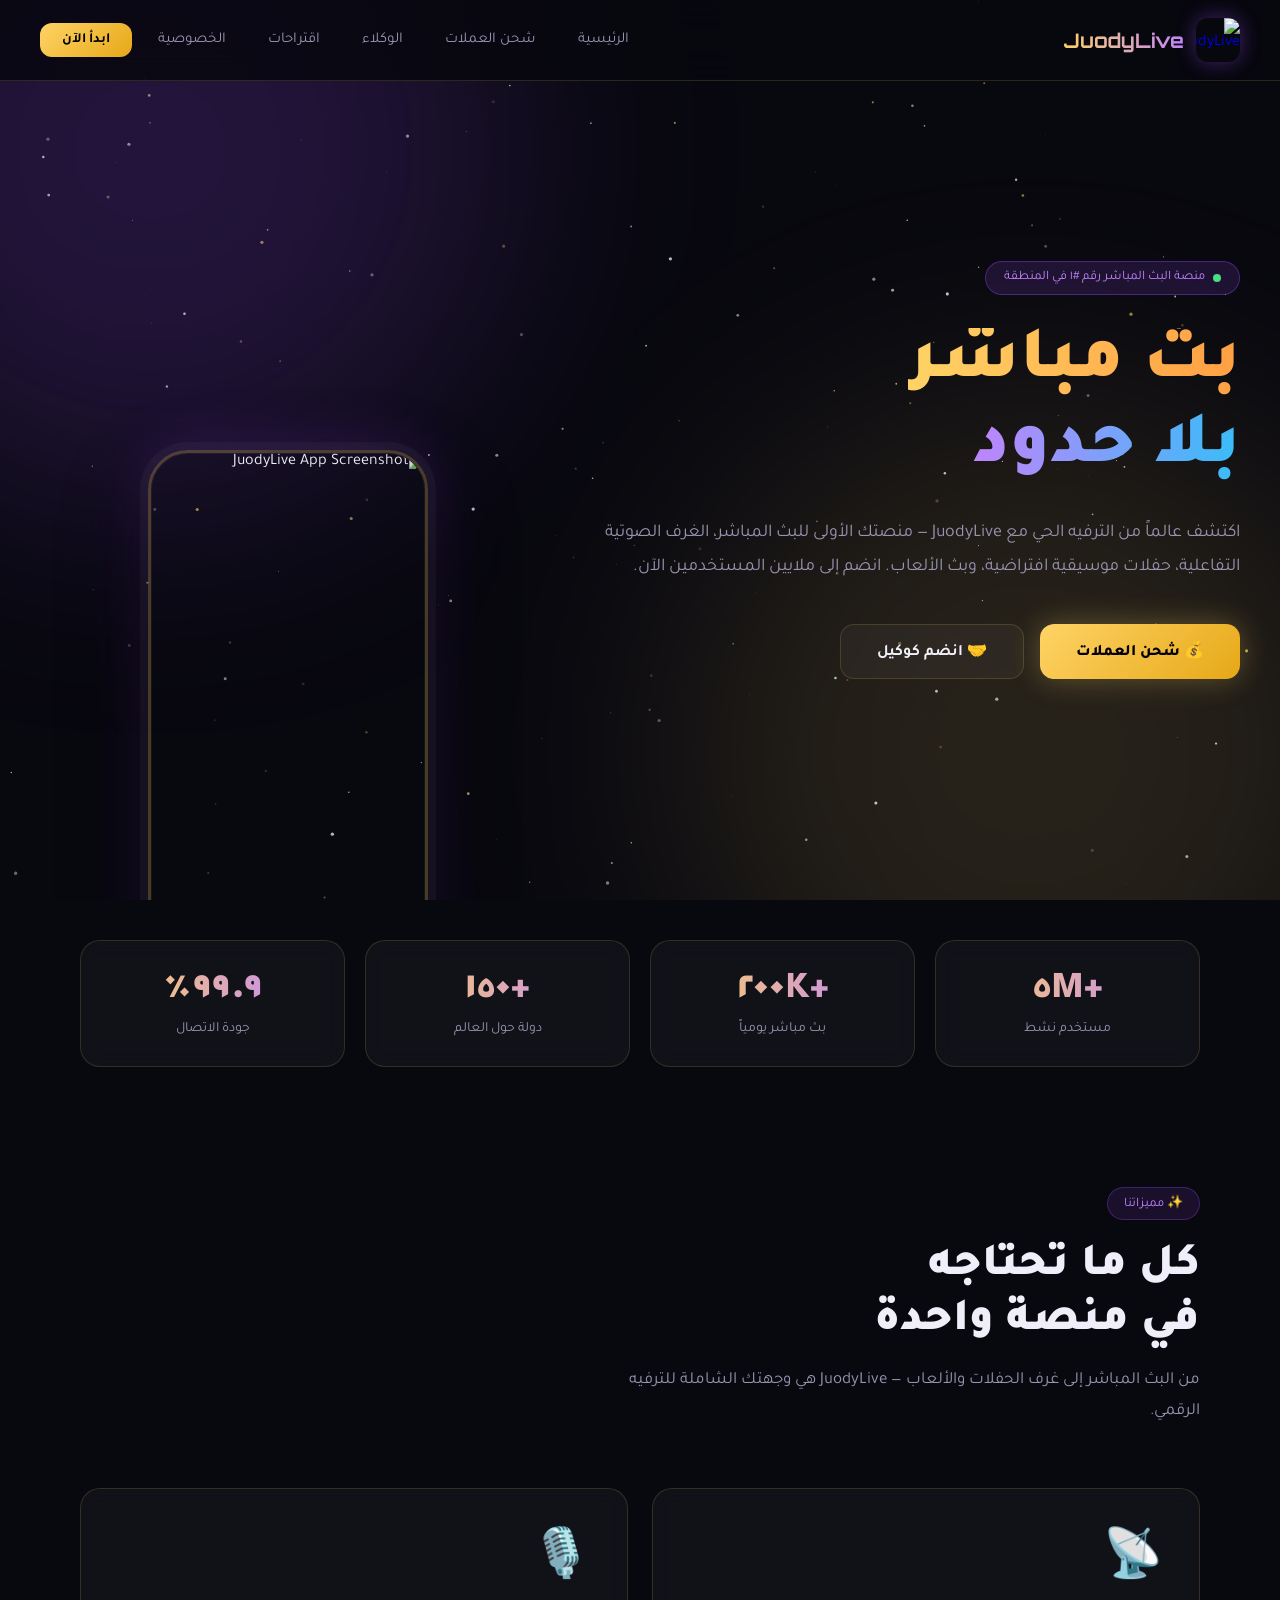
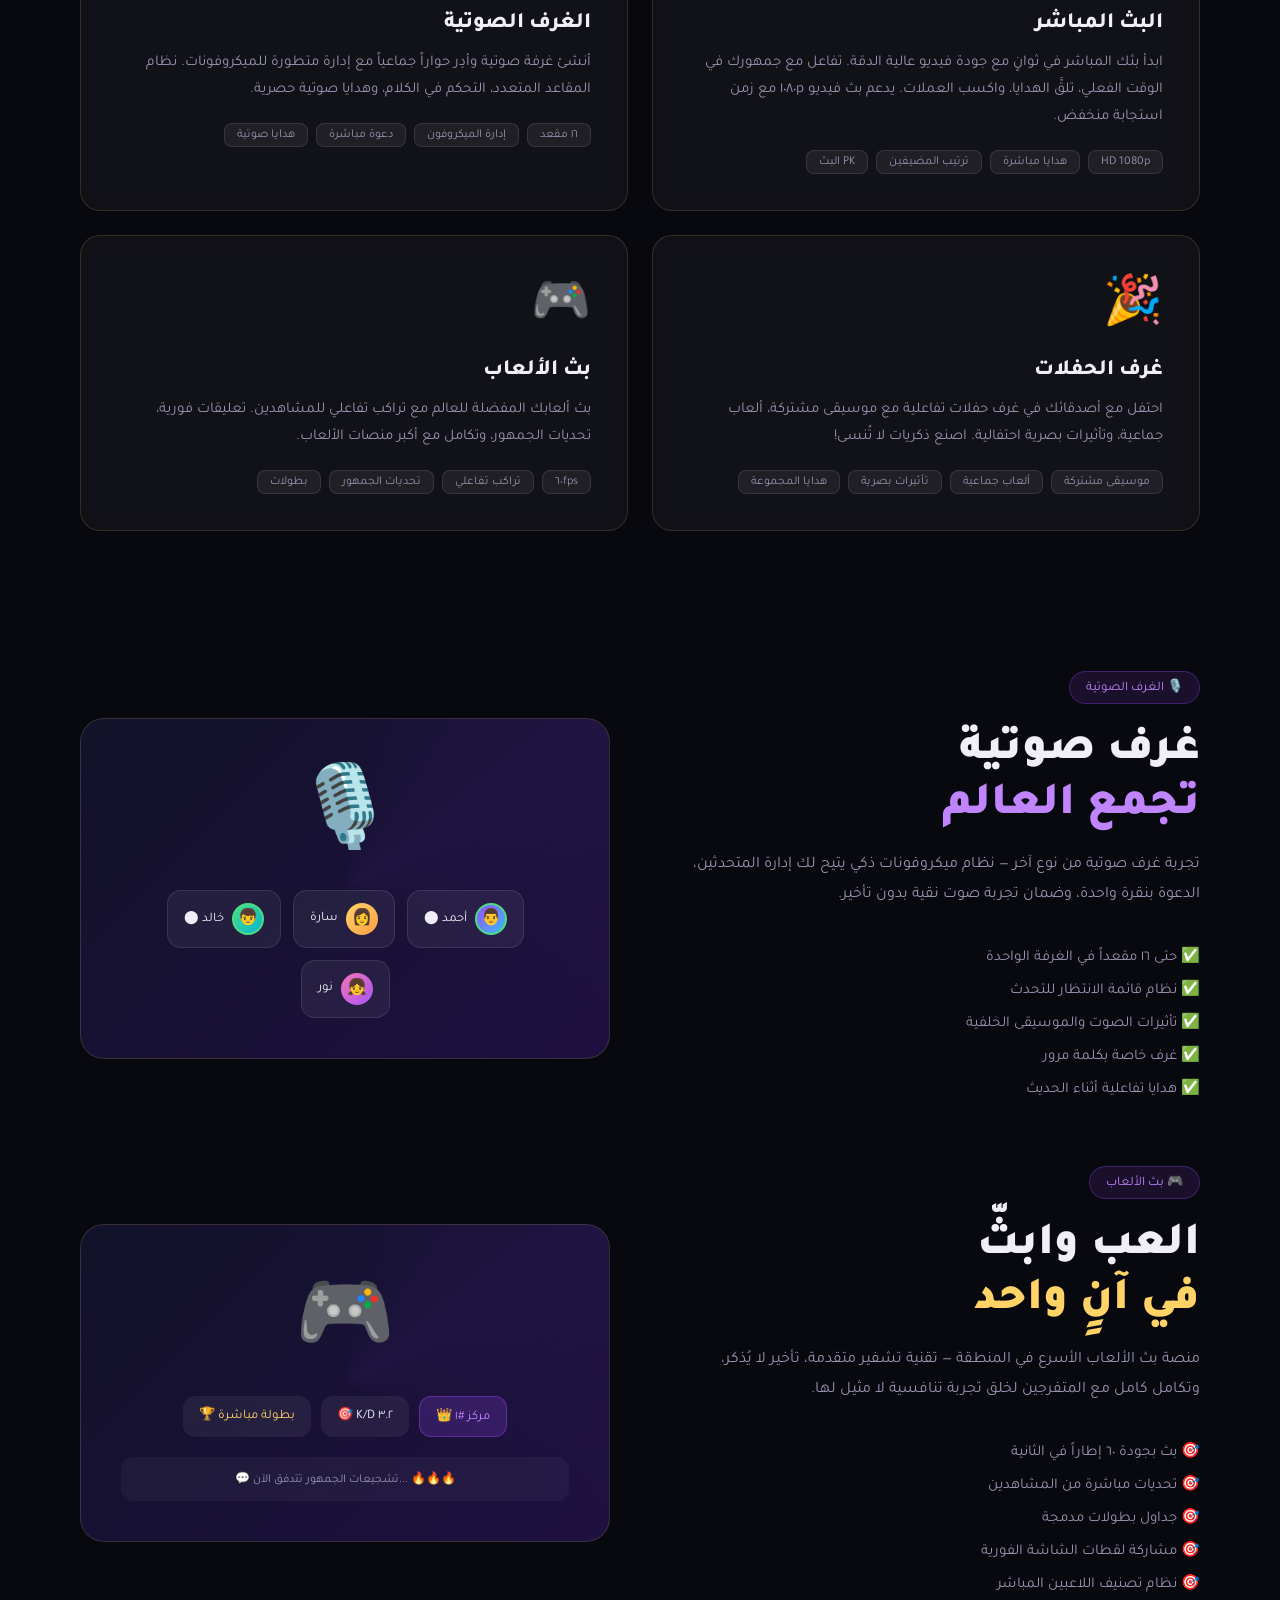
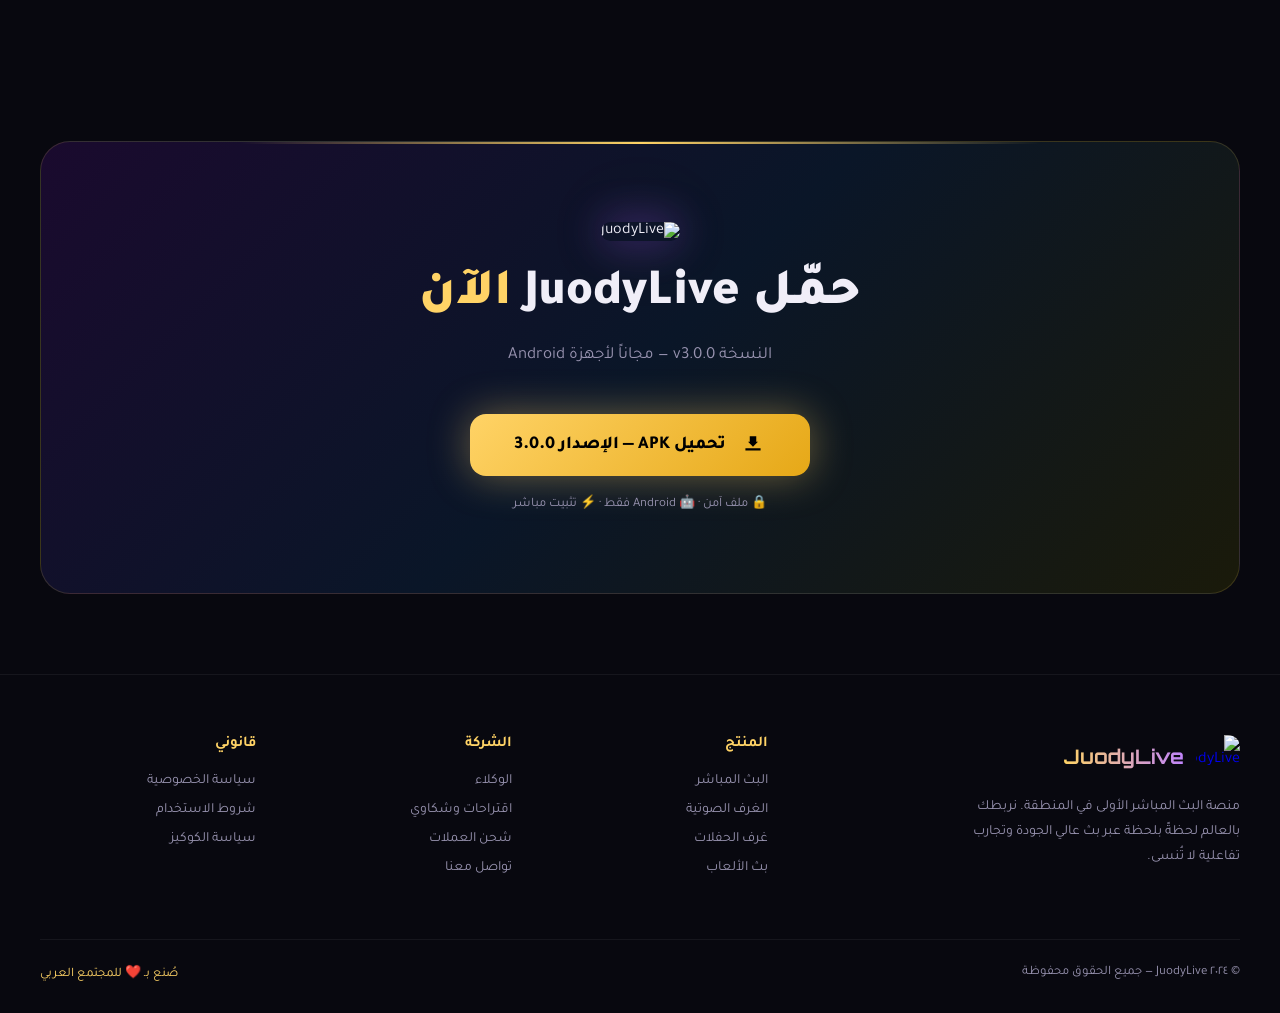
==== index.html @ bb2c874b "Update print statement from 'Hello' to 'Goodbye'" ====
<!DOCTYPE html>
<html lang="ar" dir="rtl">
<head>
  <meta charset="UTF-8" />
  <meta name="viewport" content="width=device-width, initial-scale=1.0" />
  <title>JuodyLive – منصة البث المباشر الأولى</title>
  <meta name="description" content="JuodyLive منصة البث المباشر الأولى – بث حي، غرف صوتية، غرف حفلات، بث الألعاب" />
  <link rel="preconnect" href="https://fonts.googleapis.com" />
  <link rel="preconnect" href="https://fonts.gstatic.com" crossorigin />
  <link href="https://fonts.googleapis.com/css2?family=Tajawal:wght@300;400;500;700;800;900&family=Orbitron:wght@400;700;900&display=swap" rel="stylesheet" />
  <style>
    *, *::before, *::after { box-sizing: border-box; margin: 0; padding: 0; }

    :root {
      --gold: #FFD366;
      --gold-dim: #C9A227;
      --purple: #9B4DFF;
      --purple-light: #C084FC;
      --bg: #08080f;
      --bg2: #0f0f1a;
      --card: rgba(255,255,255,0.04);
      --border: rgba(255,211,102,0.15);
      --text: #F0EEF8;
      --muted: #9893B0;
      --radius: 20px;
    }

    html { scroll-behavior: smooth; }

    body {
      font-family: 'Tajawal', sans-serif;
      background: var(--bg);
      color: var(--text);
      overflow-x: hidden;
      direction: rtl;
    }

    /* ===== CANVAS STARS ===== */
    #stars-canvas {
      position: fixed; top: 0; left: 0;
      width: 100%; height: 100%;
      z-index: 0; pointer-events: none;
    }

    /* ===== NAV ===== */
    nav {
      position: fixed; top: 0; width: 100%; z-index: 100;
      padding: 18px 40px;
      display: flex; align-items: center; justify-content: space-between;
      background: rgba(8,8,15,0.85);
      backdrop-filter: blur(20px);
      border-bottom: 1px solid var(--border);
    }

    .nav-logo {
      display: flex; align-items: center; gap: 12px;
      text-decoration: none;
    }

    .logo-icon {
      width: 44px; height: 44px;
      background: linear-gradient(135deg, var(--gold), var(--purple));
      border-radius: 12px;
      display: flex; align-items: center; justify-content: center;
      font-size: 22px;
      box-shadow: 0 0 20px rgba(155,77,255,0.4);
    }

    .logo-text {
      font-family: 'Orbitron', sans-serif;
      font-size: 20px;
      font-weight: 700;
      background: linear-gradient(90deg, var(--gold), var(--purple-light));
      -webkit-background-clip: text;
      -webkit-text-fill-color: transparent;
      background-clip: text;
    }

    .nav-links {
      display: flex; gap: 10px; list-style: none; align-items: center;
    }

    .nav-links a {
      color: var(--muted);
      text-decoration: none;
      font-size: 15px;
      padding: 8px 16px;
      border-radius: 10px;
      transition: all 0.25s;
    }

    .nav-links a:hover { color: var(--gold); background: rgba(255,211,102,0.08); }

    .nav-cta {
      background: linear-gradient(135deg, var(--gold), #E6A817);
      color: #000 !important;
      font-weight: 700;
      padding: 10px 22px !important;
      border-radius: 12px !important;
      font-size: 14px !important;
    }
    .nav-cta:hover { transform: translateY(-1px); box-shadow: 0 6px 20px rgba(255,211,102,0.35); background: rgba(255,211,102,0.08) !important; }

    .hamburger { display: none; flex-direction: column; gap: 5px; cursor: pointer; padding: 8px; }
    .hamburger span { display: block; width: 24px; height: 2px; background: var(--gold); border-radius: 2px; transition: 0.3s; }

    /* ===== HERO ===== */
    .hero {
      position: relative; z-index: 1;
      min-height: 100vh;
      display: flex; align-items: center;
      padding: 120px 40px 80px;
      overflow: hidden;
    }

    .hero-glow {
      position: absolute;
      width: 700px; height: 700px;
      border-radius: 50%;
      filter: blur(120px);
      pointer-events: none;
    }

    .glow-1 {
      background: rgba(155,77,255,0.18);
      top: -200px; left: -200px;
      animation: floatGlow 8s ease-in-out infinite;
    }

    .glow-2 {
      background: rgba(255,211,102,0.12);
      bottom: -200px; right: -100px;
      animation: floatGlow 10s ease-in-out infinite reverse;
    }

    @keyframes floatGlow {
      0%, 100% { transform: translate(0,0) scale(1); }
      50% { transform: translate(30px, -30px) scale(1.05); }
    }

    .hero-content {
      max-width: 700px;
      position: relative; z-index: 2;
    }

    .hero-badge {
      display: inline-flex; align-items: center; gap: 8px;
      background: rgba(155,77,255,0.15);
      border: 1px solid rgba(155,77,255,0.35);
      border-radius: 50px;
      padding: 8px 18px;
      font-size: 13px;
      color: var(--purple-light);
      margin-bottom: 28px;
      animation: fadeDown 0.6s ease both;
    }

    .badge-dot {
      width: 8px; height: 8px;
      background: #4ade80;
      border-radius: 50%;
      animation: pulse 2s infinite;
    }

    @keyframes pulse {
      0%, 100% { opacity: 1; transform: scale(1); }
      50% { opacity: 0.6; transform: scale(1.3); }
    }

    .hero h1 {
      font-size: clamp(40px, 6vw, 74px);
      font-weight: 900;
      line-height: 1.15;
      margin-bottom: 24px;
      animation: fadeDown 0.7s 0.1s ease both;
    }

    .hero h1 .line-gold {
      background: linear-gradient(90deg, var(--gold), #FF9F43);
      -webkit-background-clip: text;
      -webkit-text-fill-color: transparent;
      background-clip: text;
    }

    .hero h1 .line-purple {
      background: linear-gradient(90deg, var(--purple-light), #38BDF8);
      -webkit-background-clip: text;
      -webkit-text-fill-color: transparent;
      background-clip: text;
    }

    .hero p {
      font-size: 18px;
      color: var(--muted);
      line-height: 1.85;
      margin-bottom: 40px;
      animation: fadeDown 0.7s 0.2s ease both;
    }

    .hero-btns {
      display: flex; gap: 16px; flex-wrap: wrap;
      animation: fadeDown 0.7s 0.3s ease both;
    }

    .btn-primary {
      background: linear-gradient(135deg, var(--gold), #E6A817);
      color: #000;
      font-weight: 800;
      font-size: 16px;
      padding: 15px 36px;
      border-radius: 14px;
      text-decoration: none;
      display: inline-flex; align-items: center; gap: 10px;
      transition: all 0.3s;
      box-shadow: 0 0 30px rgba(255,211,102,0.3);
    }
    .btn-primary:hover { transform: translateY(-3px); box-shadow: 0 10px 40px rgba(255,211,102,0.5); }

    .btn-secondary {
      background: var(--card);
      border: 1px solid var(--border);
      color: var(--text);
      font-weight: 600;
      font-size: 16px;
      padding: 15px 36px;
      border-radius: 14px;
      text-decoration: none;
      display: inline-flex; align-items: center; gap: 10px;
      transition: all 0.3s;
      backdrop-filter: blur(10px);
    }
    .btn-secondary:hover { border-color: var(--gold); color: var(--gold); transform: translateY(-3px); }

    .hero-visual {
      position: absolute;
      left: 0; top: 50%;
      transform: translateY(-50%);
      width: 45%;
      z-index: 1;
      animation: fadeLeft 1s 0.5s ease both;
    }

    .phone-mockup {
      width: 280px;
      height: 560px;
      margin: 0 auto;
      border-radius: 40px;
      border: 3px solid rgba(255,211,102,0.25);
      box-shadow:
        0 0 0 8px rgba(255,255,255,0.03),
        0 40px 80px rgba(0,0,0,0.8),
        0 0 60px rgba(155,77,255,0.25),
        inset 0 0 0 1px rgba(255,255,255,0.05);
      position: relative;
      overflow: hidden;
      animation: phoneFloat 4s ease-in-out infinite;
    }

    @keyframes phoneFloat {
      0%, 100% { transform: translateY(0); }
      50% { transform: translateY(-15px); }
    }

    .phone-screen {
      width: 100%; height: 100%;
      background: linear-gradient(160deg, #0f0f1a 0%, #1a0a2e 50%, #0a1628 100%);
      border-radius: 38px;
      display: flex; flex-direction: column;
      align-items: center;
      padding: 30px 20px;
      gap: 12px;
    }

    .phone-notch {
      width: 80px; height: 5px;
      background: rgba(255,255,255,0.15);
      border-radius: 10px;
      margin-bottom: 8px;
    }

    .live-badge-phone {
      background: linear-gradient(135deg, #ff4d4d, #ff1a1a);
      color: white;
      font-size: 11px;
      font-weight: 800;
      padding: 4px 14px;
      border-radius: 20px;
      letter-spacing: 1px;
      animation: livePulse 2s infinite;
    }

    @keyframes livePulse {
      0%, 100% { box-shadow: 0 0 0 0 rgba(255,77,77,0.5); }
      50% { box-shadow: 0 0 0 8px rgba(255,77,77,0); }
    }

    .phone-avatar {
      width: 80px; height: 80px;
      border-radius: 50%;
      background: linear-gradient(135deg, var(--gold), var(--purple));
      display: flex; align-items: center; justify-content: center;
      font-size: 36px;
      box-shadow: 0 0 30px rgba(155,77,255,0.5);
    }

    .phone-username {
      font-size: 13px;
      color: var(--muted);
    }

    .phone-viewers {
      display: flex; gap: 8px; align-items: center;
      font-size: 12px; color: var(--gold);
    }

    .phone-gifts {
      display: flex; gap: 8px; margin-top: 8px;
    }

    .gift-icon {
      width: 36px; height: 36px;
      background: rgba(255,255,255,0.08);
      border-radius: 10px;
      display: flex; align-items: center; justify-content: center;
      font-size: 18px;
      animation: giftBounce 3s ease-in-out infinite;
    }

    .gift-icon:nth-child(2) { animation-delay: 0.5s; }
    .gift-icon:nth-child(3) { animation-delay: 1s; }
    .gift-icon:nth-child(4) { animation-delay: 1.5s; }

    @keyframes giftBounce {
      0%, 100% { transform: scale(1); }
      50% { transform: scale(1.15) rotate(5deg); }
    }

    .phone-bar {
      margin-top: auto;
      width: 100%;
      background: rgba(255,255,255,0.06);
      border-radius: 14px;
      padding: 12px 16px;
      display: flex; justify-content: space-around;
      font-size: 20px;
    }

    /* ===== STATS ===== */
    .stats-section {
      position: relative; z-index: 1;
      padding: 40px;
      display: grid; grid-template-columns: repeat(4, 1fr); gap: 20px;
      max-width: 1200px; margin: 0 auto;
    }

    .stat-card {
      background: var(--card);
      border: 1px solid var(--border);
      border-radius: var(--radius);
      padding: 28px;
      text-align: center;
      backdrop-filter: blur(10px);
      transition: transform 0.3s, border-color 0.3s;
    }

    .stat-card:hover { transform: translateY(-6px); border-color: var(--gold); }

    .stat-number {
      font-size: 38px;
      font-weight: 900;
      background: linear-gradient(90deg, var(--gold), var(--purple-light));
      -webkit-background-clip: text;
      -webkit-text-fill-color: transparent;
      background-clip: text;
    }

    .stat-label { color: var(--muted); font-size: 14px; margin-top: 6px; }

    /* ===== FEATURES ===== */
    .section {
      position: relative; z-index: 1;
      max-width: 1200px; margin: 0 auto;
      padding: 80px 40px;
    }

    .section-tag {
      display: inline-block;
      background: rgba(155,77,255,0.12);
      border: 1px solid rgba(155,77,255,0.3);
      color: var(--purple-light);
      font-size: 13px;
      padding: 6px 16px;
      border-radius: 50px;
      margin-bottom: 20px;
    }

    .section-title {
      font-size: clamp(28px, 4vw, 46px);
      font-weight: 900;
      line-height: 1.2;
      margin-bottom: 16px;
    }

    .section-sub {
      color: var(--muted);
      font-size: 17px;
      line-height: 1.8;
      max-width: 600px;
      margin-bottom: 60px;
    }

    .features-grid {
      display: grid;
      grid-template-columns: repeat(2, 1fr);
      gap: 24px;
    }

    .feature-card {
      background: var(--card);
      border: 1px solid var(--border);
      border-radius: var(--radius);
      padding: 36px;
      backdrop-filter: blur(10px);
      transition: all 0.35s;
      position: relative;
      overflow: hidden;
    }

    .feature-card::before {
      content: '';
      position: absolute;
      inset: 0;
      background: linear-gradient(135deg, rgba(155,77,255,0.08), transparent);
      opacity: 0;
      transition: opacity 0.35s;
    }

    .feature-card:hover { border-color: var(--purple); transform: translateY(-8px); box-shadow: 0 20px 60px rgba(155,77,255,0.15); }
    .feature-card:hover::before { opacity: 1; }

    .feature-card.gold-card:hover { border-color: var(--gold); box-shadow: 0 20px 60px rgba(255,211,102,0.15); }
    .feature-card.gold-card::before { background: linear-gradient(135deg, rgba(255,211,102,0.08), transparent); }

    .feat-icon {
      font-size: 48px;
      margin-bottom: 20px;
      display: block;
      animation: iconFloat 3s ease-in-out infinite;
    }

    @keyframes iconFloat {
      0%, 100% { transform: translateY(0); }
      50% { transform: translateY(-6px); }
    }

    .feat-title {
      font-size: 22px;
      font-weight: 800;
      margin-bottom: 12px;
      color: var(--text);
    }

    .feat-desc {
      color: var(--muted);
      font-size: 15px;
      line-height: 1.8;
    }

    .feat-tags {
      display: flex; flex-wrap: wrap; gap: 8px;
      margin-top: 20px;
    }

    .feat-tag {
      background: rgba(255,255,255,0.06);
      border: 1px solid rgba(255,255,255,0.1);
      border-radius: 8px;
      padding: 4px 12px;
      font-size: 12px;
      color: var(--muted);
    }

    /* ===== FEATURE BIG CARDS ===== */
    .big-feature {
      display: grid;
      grid-template-columns: 1fr 1fr;
      gap: 60px;
      align-items: center;
      padding: 60px 0;
    }

    .big-feature.reverse { direction: ltr; }
    .big-feature.reverse .big-feat-content { direction: rtl; }

    .big-feat-visual {
      position: relative;
    }

    .big-feat-card {
      background: linear-gradient(135deg, #12122a, #1e1040);
      border: 1px solid var(--border);
      border-radius: 24px;
      padding: 40px;
      text-align: center;
      position: relative;
      overflow: hidden;
    }

    .big-feat-card::after {
      content: '';
      position: absolute;
      top: -50%; left: -50%;
      width: 200%; height: 200%;
      background: conic-gradient(from 0deg, transparent, rgba(155,77,255,0.05), transparent 120deg);
      animation: rotateBg 8s linear infinite;
    }

    @keyframes rotateBg {
      from { transform: rotate(0deg); }
      to { transform: rotate(360deg); }
    }

    .big-icon {
      font-size: 80px;
      display: block;
      margin-bottom: 20px;
      position: relative; z-index: 1;
    }

    .mic-row {
      display: flex; gap: 12px;
      justify-content: center;
      flex-wrap: wrap;
      margin-top: 16px;
      position: relative; z-index: 1;
    }

    .mic-card {
      background: rgba(255,255,255,0.06);
      border: 1px solid rgba(255,255,255,0.1);
      border-radius: 14px;
      padding: 12px 16px;
      display: flex; align-items: center; gap: 8px;
      font-size: 13px;
    }

    .mic-avatar {
      width: 32px; height: 32px;
      border-radius: 50%;
      display: flex; align-items: center; justify-content: center;
      font-size: 16px;
    }

    .speaking { border: 2px solid #4ade80; animation: speakPulse 1.5s infinite; }

    @keyframes speakPulse {
      0%, 100% { box-shadow: 0 0 0 0 rgba(74,222,128,0.4); }
      50% { box-shadow: 0 0 0 6px rgba(74,222,128,0); }
    }

    /* ===== DOWNLOAD ===== */
    .download-section {
      position: relative; z-index: 1;
      margin: 0 40px 80px;
      background: linear-gradient(135deg, #1a0a2e, #0a1628, #1a1a0a);
      border: 1px solid var(--border);
      border-radius: 30px;
      padding: 80px 60px;
      text-align: center;
      overflow: hidden;
    }

    .download-section::before {
      content: '';
      position: absolute;
      top: 0; left: 50%; transform: translateX(-50%);
      width: 800px; height: 2px;
      background: linear-gradient(90deg, transparent, var(--gold), transparent);
    }

    .download-title {
      font-size: clamp(30px, 4vw, 52px);
      font-weight: 900;
      margin-bottom: 20px;
    }

    .download-sub {
      color: var(--muted);
      font-size: 17px;
      margin-bottom: 40px;
    }

    .store-btns {
      display: flex; gap: 20px; justify-content: center; flex-wrap: wrap;
    }

    .store-btn {
      background: rgba(255,255,255,0.06);
      border: 1px solid rgba(255,255,255,0.12);
      border-radius: 16px;
      padding: 16px 32px;
      color: var(--text);
      text-decoration: none;
      display: flex; align-items: center; gap: 14px;
      font-size: 15px;
      transition: all 0.3s;
      backdrop-filter: blur(10px);
    }

    .store-btn:hover { border-color: var(--gold); background: rgba(255,211,102,0.08); transform: translateY(-4px); }

    .store-btn-icon { font-size: 32px; }

    .store-btn-text span:first-child { display: block; font-size: 11px; color: var(--muted); }
    .store-btn-text span:last-child { font-weight: 800; font-size: 17px; }

    /* ===== FOOTER ===== */
    footer {
      position: relative; z-index: 1;
      border-top: 1px solid rgba(255,255,255,0.06);
      padding: 60px 40px 30px;
    }

    .footer-grid {
      max-width: 1200px; margin: 0 auto;
      display: grid; grid-template-columns: 2fr 1fr 1fr 1fr; gap: 40px;
      margin-bottom: 50px;
    }

    .footer-brand p {
      color: var(--muted);
      font-size: 14px;
      line-height: 1.8;
      margin-top: 16px;
      max-width: 280px;
    }

    .footer-col h4 {
      font-size: 15px;
      font-weight: 700;
      color: var(--gold);
      margin-bottom: 20px;
    }

    .footer-col a {
      display: block;
      color: var(--muted);
      text-decoration: none;
      font-size: 14px;
      margin-bottom: 12px;
      transition: color 0.25s;
    }

    .footer-col a:hover { color: var(--text); }

    .footer-bottom {
      max-width: 1200px; margin: 0 auto;
      padding-top: 24px;
      border-top: 1px solid rgba(255,255,255,0.06);
      display: flex; justify-content: space-between; align-items: center;
      color: var(--muted); font-size: 13px;
    }

    /* ===== ANIMATIONS ===== */
    @keyframes fadeDown {
      from { opacity: 0; transform: translateY(-20px); }
      to { opacity: 1; transform: translateY(0); }
    }

    @keyframes fadeLeft {
      from { opacity: 0; transform: translateX(-40px); }
      to { opacity: 1; transform: translateX(0); }
    }

    .reveal {
      opacity: 0;
      transform: translateY(30px);
      transition: all 0.7s ease;
    }
    .reveal.visible { opacity: 1; transform: translateY(0); }

    /* ===== MOBILE ===== */
    @media (max-width: 900px) {
      nav { padding: 16px 20px; }
      .nav-links { display: none; }
      .nav-links.open {
        display: flex; flex-direction: column;
        position: fixed; top: 72px; left: 0; right: 0;
        background: rgba(8,8,15,0.98);
        padding: 20px;
        gap: 8px;
        border-bottom: 1px solid var(--border);
      }
      .hamburger { display: flex; }

      .hero { flex-direction: column; padding: 100px 20px 60px; text-align: center; }
      .hero-content { max-width: 100%; }
      .hero-btns { justify-content: center; }
      .hero-visual { position: relative; transform: none; width: 100%; top: auto; left: auto; margin-top: 40px; }
      .phone-mockup { width: 220px; height: 440px; }

      .stats-section { grid-template-columns: repeat(2, 1fr); padding: 20px; }
      .section { padding: 60px 20px; }
      .features-grid { grid-template-columns: 1fr; }
      .big-feature { grid-template-columns: 1fr; gap: 30px; }
      .big-feature.reverse { direction: rtl; }

      .footer-grid { grid-template-columns: 1fr 1fr; gap: 30px; }
      .download-section { margin: 0 20px 60px; padding: 50px 24px; }
      .footer-bottom { flex-direction: column; gap: 12px; text-align: center; }
    }
  </style>
</head>
<body>

<canvas id="stars-canvas"></canvas>

<!-- NAV -->
<nav>
  <a href="index.html" class="nav-logo">
    <img src="https://raw.githubusercontent.com/juodylive/juodylive-download/main/logo.png" alt="JuodyLive" style="width:44px;height:44px;border-radius:12px;object-fit:cover;box-shadow:0 0 20px rgba(155,77,255,0.4);" />
    <span class="logo-text">JuodyLive</span>
  </a>
  <ul class="nav-links" id="navLinks">
    <li><a href="index.html">الرئيسية</a></li>
    <li><a href="recharge.html">شحن العملات</a></li>
    <li><a href="agents.html">الوكلاء</a></li>
    <li><a href="feedback.html">اقتراحات</a></li>
    <li><a href="privacy-policy.html">الخصوصية</a></li>
    <li><a href="recharge.html" class="nav-cta">ابدأ الآن</a></li>
  </ul>
  <div class="hamburger" id="hamburger" onclick="toggleMenu()">
    <span></span><span></span><span></span>
  </div>
</nav>

<!-- HERO -->
<section class="hero">
  <div class="hero-glow glow-1"></div>
  <div class="hero-glow glow-2"></div>

  <div class="hero-content">
    <div class="hero-badge">
      <span class="badge-dot"></span>
      منصة البث المباشر رقم #١ في المنطقة
    </div>
    <h1>
      <span class="line-gold">بث مباشر</span><br>
      <span class="line-purple">بلا حدود</span>
    </h1>
    <p>
      اكتشف عالماً من الترفيه الحي مع JuodyLive — منصتك الأولى للبث المباشر، الغرف الصوتية التفاعلية، حفلات موسيقية افتراضية، وبث الألعاب. انضم إلى ملايين المستخدمين الآن.
    </p>
    <div class="hero-btns">
      <a href="recharge.html" class="btn-primary">💰 شحن العملات</a>
      <a href="agents.html" class="btn-secondary">🤝 انضم كوكيل</a>
    </div>
  </div>

  <div class="hero-visual">
    <div class="phone-mockup">
      <img
        src="https://raw.githubusercontent.com/juodylive/juodylive-download/main/assets/app.png"
        alt="JuodyLive App Screenshot"
        style="width:100%;height:100%;object-fit:cover;border-radius:38px;display:block;" />
    </div>
  </div>
</section>

<!-- STATS -->
<div class="stats-section">
  <div class="stat-card reveal">
    <div class="stat-number">+٥M</div>
    <div class="stat-label">مستخدم نشط</div>
  </div>
  <div class="stat-card reveal">
    <div class="stat-number">+٢٠٠K</div>
    <div class="stat-label">بث مباشر يومياً</div>
  </div>
  <div class="stat-card reveal">
    <div class="stat-number">+١٥٠</div>
    <div class="stat-label">دولة حول العالم</div>
  </div>
  <div class="stat-card reveal">
    <div class="stat-number">٩٩.٩٪</div>
    <div class="stat-label">جودة الاتصال</div>
  </div>
</div>

<!-- FEATURES -->
<section class="section">
  <div class="section-tag">✨ مميزاتنا</div>
  <h2 class="section-title reveal">كل ما تحتاجه<br>في منصة واحدة</h2>
  <p class="section-sub reveal">من البث المباشر إلى غرف الحفلات والألعاب — JuodyLive هي وجهتك الشاملة للترفيه الرقمي.</p>

  <div class="features-grid">
    <!-- Live Stream -->
    <div class="feature-card reveal gold-card">
      <span class="feat-icon">📡</span>
      <div class="feat-title">البث المباشر</div>
      <div class="feat-desc">
        ابدأ بثك المباشر في ثوانٍ مع جودة فيديو عالية الدقة. تفاعل مع جمهورك في الوقت الفعلي، تلقَّ الهدايا، واكسب العملات. يدعم بث فيديو ١٠٨٠p مع زمن استجابة منخفض.
      </div>
      <div class="feat-tags">
        <span class="feat-tag">HD 1080p</span>
        <span class="feat-tag">هدايا مباشرة</span>
        <span class="feat-tag">ترتيب المضيفين</span>
        <span class="feat-tag">PK البث</span>
      </div>
    </div>

    <!-- Voice Rooms -->
    <div class="feature-card reveal">
      <span class="feat-icon">🎙️</span>
      <div class="feat-title">الغرف الصوتية</div>
      <div class="feat-desc">
        أنشئ غرفة صوتية وأدِر حواراً جماعياً مع إدارة متطورة للميكروفونات. نظام المقاعد المتعدد، التحكم في الكلام، وهدايا صوتية حصرية.
      </div>
      <div class="feat-tags">
        <span class="feat-tag">١٦ مقعد</span>
        <span class="feat-tag">إدارة الميكروفون</span>
        <span class="feat-tag">دعوة مباشرة</span>
        <span class="feat-tag">هدايا صوتية</span>
      </div>
    </div>

    <!-- Party Rooms -->
    <div class="feature-card reveal gold-card">
      <span class="feat-icon">🎉</span>
      <div class="feat-title">غرف الحفلات</div>
      <div class="feat-desc">
        احتفل مع أصدقائك في غرف حفلات تفاعلية مع موسيقى مشتركة، ألعاب جماعية، وتأثيرات بصرية احتفالية. اصنع ذكريات لا تُنسى!
      </div>
      <div class="feat-tags">
        <span class="feat-tag">موسيقى مشتركة</span>
        <span class="feat-tag">ألعاب جماعية</span>
        <span class="feat-tag">تأثيرات بصرية</span>
        <span class="feat-tag">هدايا المجموعة</span>
      </div>
    </div>

    <!-- Game Streaming -->
    <div class="feature-card reveal">
      <span class="feat-icon">🎮</span>
      <div class="feat-title">بث الألعاب</div>
      <div class="feat-desc">
        بث ألعابك المفضلة للعالم مع تراكب تفاعلي للمشاهدين. تعليقات فورية، تحديات الجمهور، وتكامل مع أكبر منصات الألعاب.
      </div>
      <div class="feat-tags">
        <span class="feat-tag">٦٠fps</span>
        <span class="feat-tag">تراكب تفاعلي</span>
        <span class="feat-tag">تحديات الجمهور</span>
        <span class="feat-tag">بطولات</span>
      </div>
    </div>
  </div>
</section>

<!-- BIG FEATURE 1: Voice Rooms -->
<section class="section" style="padding-top: 0;">
  <div class="big-feature reveal">
    <div class="big-feat-content">
      <div class="section-tag">🎙️ الغرف الصوتية</div>
      <h2 class="section-title">غرف صوتية<br><span style="color: var(--purple-light);">تجمع العالم</span></h2>
      <p style="color: var(--muted); font-size: 16px; line-height: 1.9; margin-bottom: 30px;">
        تجربة غرف صوتية من نوع آخر — نظام ميكروفونات ذكي يتيح لك إدارة المتحدثين، الدعوة بنقرة واحدة، وضمان تجربة صوت نقية بدون تأخير.
      </p>
      <ul style="color: var(--muted); font-size: 15px; line-height: 2.2; list-style: none; padding: 0;">
        <li>✅ حتى ١٦ مقعداً في الغرفة الواحدة</li>
        <li>✅ نظام قائمة الانتظار للتحدث</li>
        <li>✅ تأثيرات الصوت والموسيقى الخلفية</li>
        <li>✅ غرف خاصة بكلمة مرور</li>
        <li>✅ هدايا تفاعلية أثناء الحديث</li>
      </ul>
    </div>
    <div class="big-feat-visual">
      <div class="big-feat-card">
        <span class="big-icon">🎙️</span>
        <div class="mic-row">
          <div class="mic-card">
            <div class="mic-avatar speaking" style="background: linear-gradient(135deg,#9B4DFF,#38BDF8);">👨</div>
            أحمد ⬤
          </div>
          <div class="mic-card">
            <div class="mic-avatar" style="background: linear-gradient(135deg,#FFD366,#FF9F43);">👩</div>
            سارة
          </div>
          <div class="mic-card">
            <div class="mic-avatar speaking" style="background: linear-gradient(135deg,#4ade80,#06b6d4);">👦</div>
            خالد ⬤
          </div>
          <div class="mic-card">
            <div class="mic-avatar" style="background: linear-gradient(135deg,#f472b6,#a855f7);">👧</div>
            نور
          </div>
        </div>
      </div>
    </div>
  </div>

  <!-- BIG FEATURE 2: Game Streaming -->
  <div class="big-feature reverse reveal" style="padding-top: 0;">
    <div class="big-feat-visual">
      <div class="big-feat-card">
        <span class="big-icon">🎮</span>
        <div style="display:flex;gap:10px;justify-content:center;flex-wrap:wrap;position:relative;z-index:1;">
          <div style="background:rgba(255,255,255,0.06);border-radius:12px;padding:10px 16px;font-size:13px;color:var(--gold);">🏆 بطولة مباشرة</div>
          <div style="background:rgba(255,255,255,0.06);border-radius:12px;padding:10px 16px;font-size:13px;">🎯 K/D ٣.٢</div>
          <div style="background:rgba(155,77,255,0.2);border:1px solid rgba(155,77,255,0.4);border-radius:12px;padding:10px 16px;font-size:13px;color:var(--purple-light);">👑 مركز #١</div>
        </div>
        <div style="margin-top:20px;background:rgba(255,255,255,0.04);border-radius:12px;padding:14px;font-size:12px;color:var(--muted);position:relative;z-index:1;">
          💬 تشجيعات الجمهور تتدفق الآن... 🔥🔥🔥
        </div>
      </div>
    </div>
    <div class="big-feat-content" style="direction:rtl;">
      <div class="section-tag">🎮 بث الألعاب</div>
      <h2 class="section-title">العب وابثّ<br><span style="color:var(--gold);">في آنٍ واحد</span></h2>
      <p style="color:var(--muted);font-size:16px;line-height:1.9;margin-bottom:30px;">
        منصة بث الألعاب الأسرع في المنطقة — تقنية تشفير متقدمة، تأخير لا يُذكر، وتكامل كامل مع المتفرجين لخلق تجربة تنافسية لا مثيل لها.
      </p>
      <ul style="color:var(--muted);font-size:15px;line-height:2.2;list-style:none;padding:0;">
        <li>🎯 بث بجودة ٦٠ إطاراً في الثانية</li>
        <li>🎯 تحديات مباشرة من المشاهدين</li>
        <li>🎯 جداول بطولات مدمجة</li>
        <li>🎯 مشاركة لقطات الشاشة الفورية</li>
        <li>🎯 نظام تصنيف اللاعبين المباشر</li>
      </ul>
    </div>
  </div>
</section>

<!-- DOWNLOAD CTA -->
<div class="download-section reveal">
  <img src="https://raw.githubusercontent.com/juodylive/juodylive-download/main/logo.png"
       alt="JuodyLive"
       style="width:90px;height:90px;border-radius:22px;object-fit:cover;margin-bottom:24px;
              box-shadow:0 0 40px rgba(155,77,255,0.45), 0 0 80px rgba(255,211,102,0.15);" />
  <h2 class="download-title">حمّل JuodyLive <span style="color:var(--gold);">الآن</span></h2>
  <p class="download-sub">النسخة v3.0.0 — مجاناً لأجهزة Android</p>

  <a href="https://github.com/juodylive/juodylive-download/releases/download/v3.0.0/juodylive_v3.0.0.apk"
     class="btn-primary"
     download
     style="display:inline-flex;align-items:center;gap:14px;font-size:18px;padding:18px 44px;
            border-radius:16px;text-decoration:none;margin-top:8px;
            box-shadow:0 0 40px rgba(255,211,102,0.4);">
    <svg width="26" height="26" viewBox="0 0 24 24" fill="currentColor">
      <path d="M12 2C6.48 2 2 6.48 2 12s4.48 10 10 10 10-4.48 10-10S17.52 2 12 2zm-1 14H9l4-4 4 4h-2v3h-2v-3zm-4-6l4-4 4 4H7z" opacity="0"/>
      <path d="M16.59 9H15V4h-6v5H7.41L12 13.59 16.59 9zM5 15v2h14v-2H5z"/>
    </svg>
    تحميل APK — الإصدار 3.0.0
  </a>

  <p style="margin-top:18px;font-size:13px;color:var(--muted);">
    🔒 ملف آمن · 🤖 Android فقط · ⚡ تثبيت مباشر
  </p>
</div>

<!-- FOOTER -->
<footer>
  <div class="footer-grid">
    <div class="footer-brand">
      <a href="index.html" class="nav-logo" style="margin-bottom:4px;">
        <img src="https://raw.githubusercontent.com/juodylive/juodylive-download/main/logo.png" alt="JuodyLive" style="width:44px;height:44px;border-radius:12px;object-fit:cover;" />
        <span class="logo-text">JuodyLive</span>
      </a>
      <p>منصة البث المباشر الأولى في المنطقة. نربطك بالعالم لحظةً بلحظة عبر بث عالي الجودة وتجارب تفاعلية لا تُنسى.</p>
    </div>
    <div class="footer-col">
      <h4>المنتج</h4>
      <a href="#">البث المباشر</a>
      <a href="#">الغرف الصوتية</a>
      <a href="#">غرف الحفلات</a>
      <a href="#">بث الألعاب</a>
    </div>
    <div class="footer-col">
      <h4>الشركة</h4>
      <a href="agents.html">الوكلاء</a>
      <a href="feedback.html">اقتراحات وشكاوي</a>
      <a href="recharge.html">شحن العملات</a>
      <a href="#">تواصل معنا</a>
    </div>
    <div class="footer-col">
      <h4>قانوني</h4>
      <a href="privacy-policy.html">سياسة الخصوصية</a>
      <a href="#">شروط الاستخدام</a>
      <a href="#">سياسة الكوكيز</a>
    </div>
  </div>
  <div class="footer-bottom">
    <span>© ٢٠٢٤ JuodyLive — جميع الحقوق محفوظة</span>
    <span style="color:var(--gold);">صُنع بـ ❤️ للمجتمع العربي</span>
  </div>
</footer>

<script>
// Stars canvas
const canvas = document.getElementById('stars-canvas');
const ctx = canvas.getContext('2d');
let stars = [];

function resize() {
  canvas.width = window.innerWidth;
  canvas.height = window.innerHeight;
}

function initStars() {
  stars = [];
  for (let i = 0; i < 180; i++) {
    stars.push({
      x: Math.random() * canvas.width,
      y: Math.random() * canvas.height,
      r: Math.random() * 1.5 + 0.2,
      a: Math.random(),
      speed: Math.random() * 0.003 + 0.001,
      color: Math.random() > 0.8 ? '#FFD366' : '#ffffff'
    });
  }
}

function drawStars() {
  ctx.clearRect(0, 0, canvas.width, canvas.height);
  stars.forEach(s => {
    s.a += s.speed;
    ctx.globalAlpha = Math.abs(Math.sin(s.a)) * 0.8 + 0.1;
    ctx.fillStyle = s.color;
    ctx.beginPath();
    ctx.arc(s.x, s.y, s.r, 0, Math.PI * 2);
    ctx.fill();
  });
  requestAnimationFrame(drawStars);
}

resize();
initStars();
drawStars();
window.addEventListener('resize', () => { resize(); initStars(); });

// Scroll reveal
const reveals = document.querySelectorAll('.reveal');
const observer = new IntersectionObserver(entries => {
  entries.forEach(e => { if (e.isIntersecting) e.target.classList.add('visible'); });
}, { threshold: 0.1 });
reveals.forEach(r => observer.observe(r));

// Mobile menu
function toggleMenu() {
  document.getElementById('navLinks').classList.toggle('open');
}
</script>
</body>
</html>
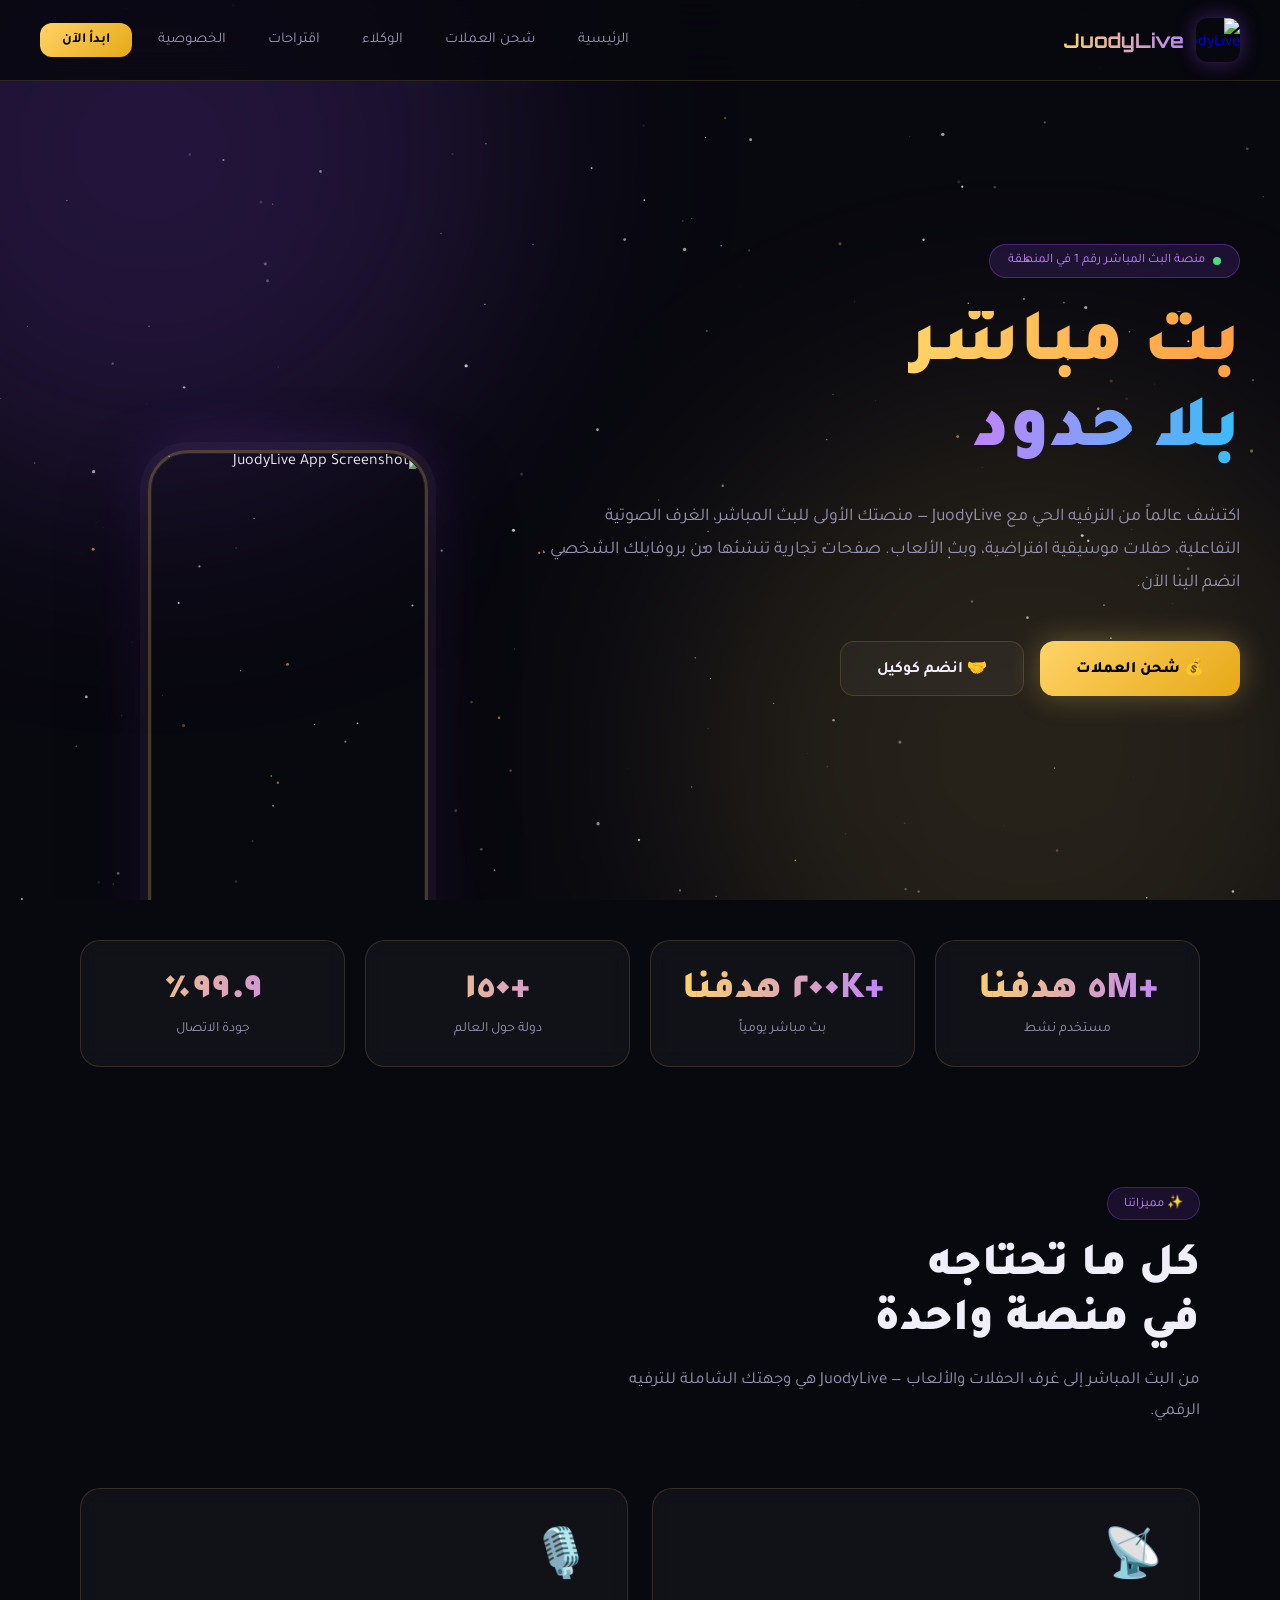
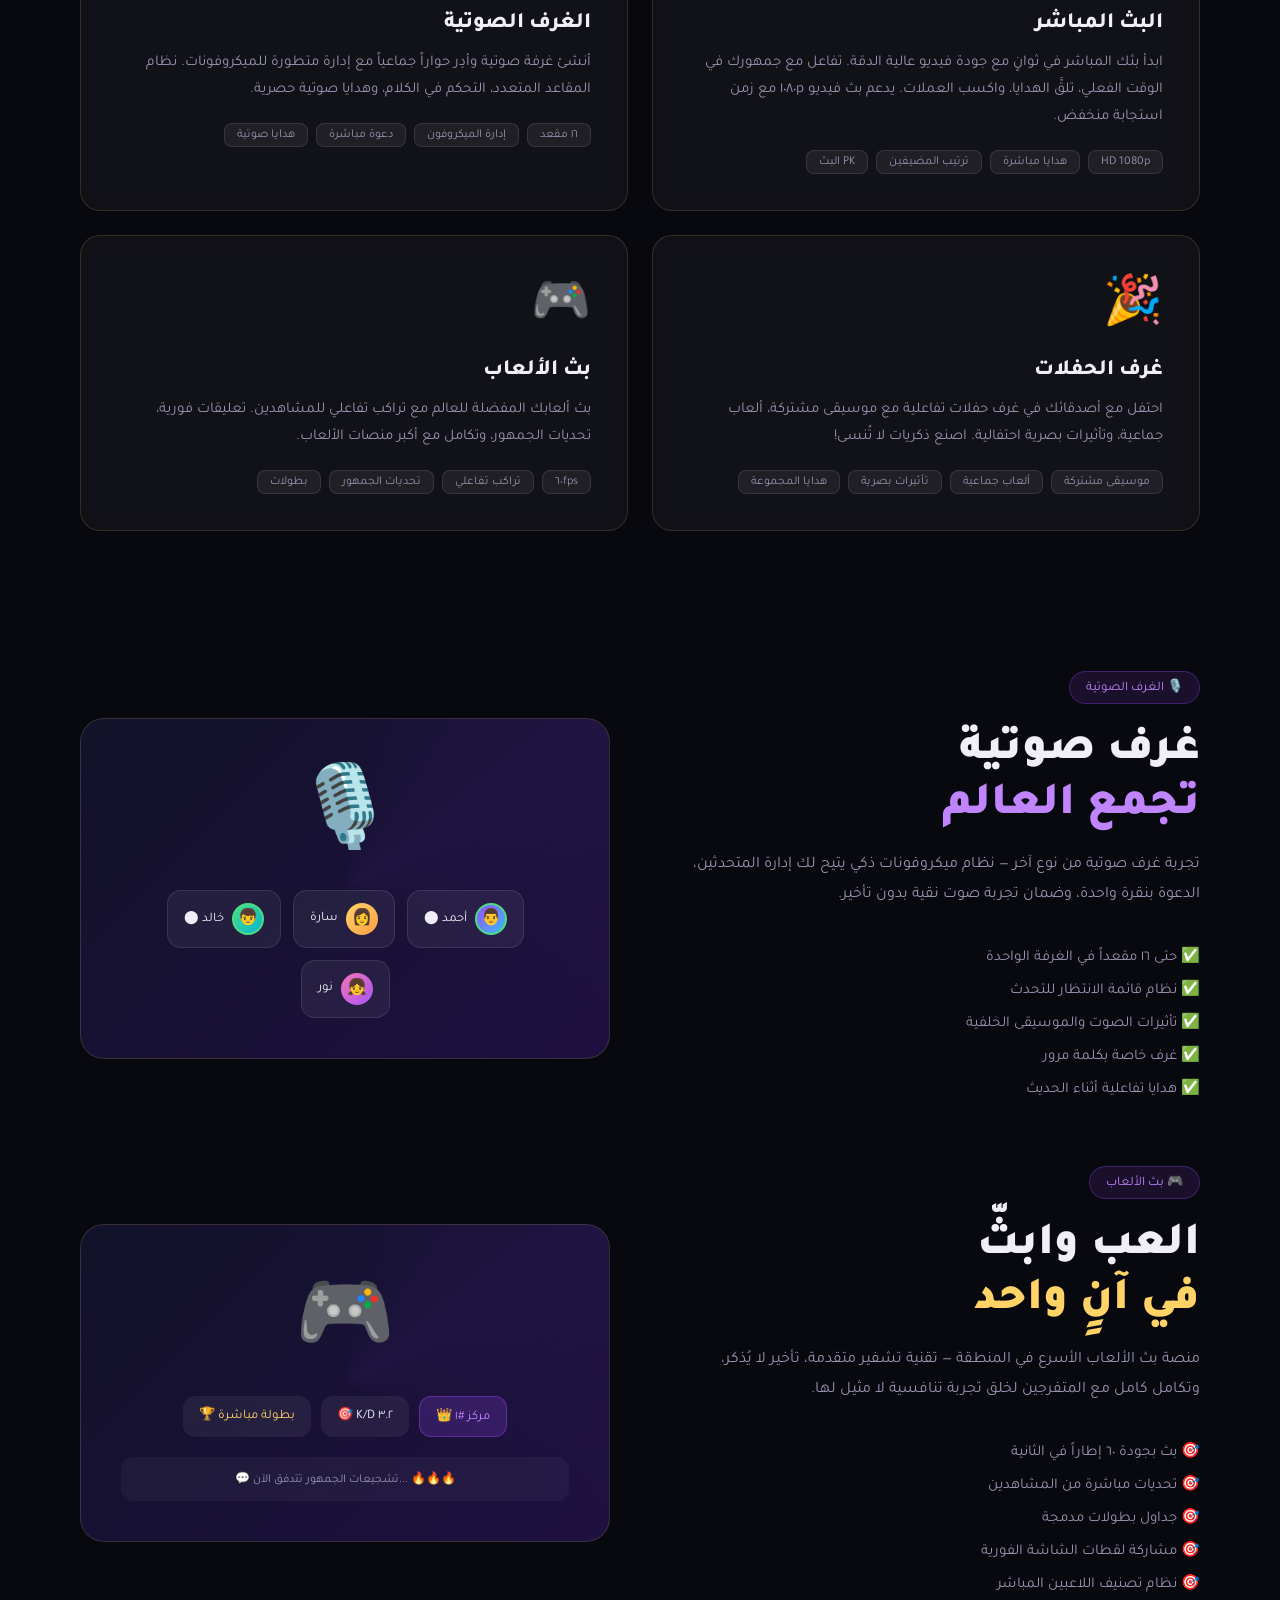
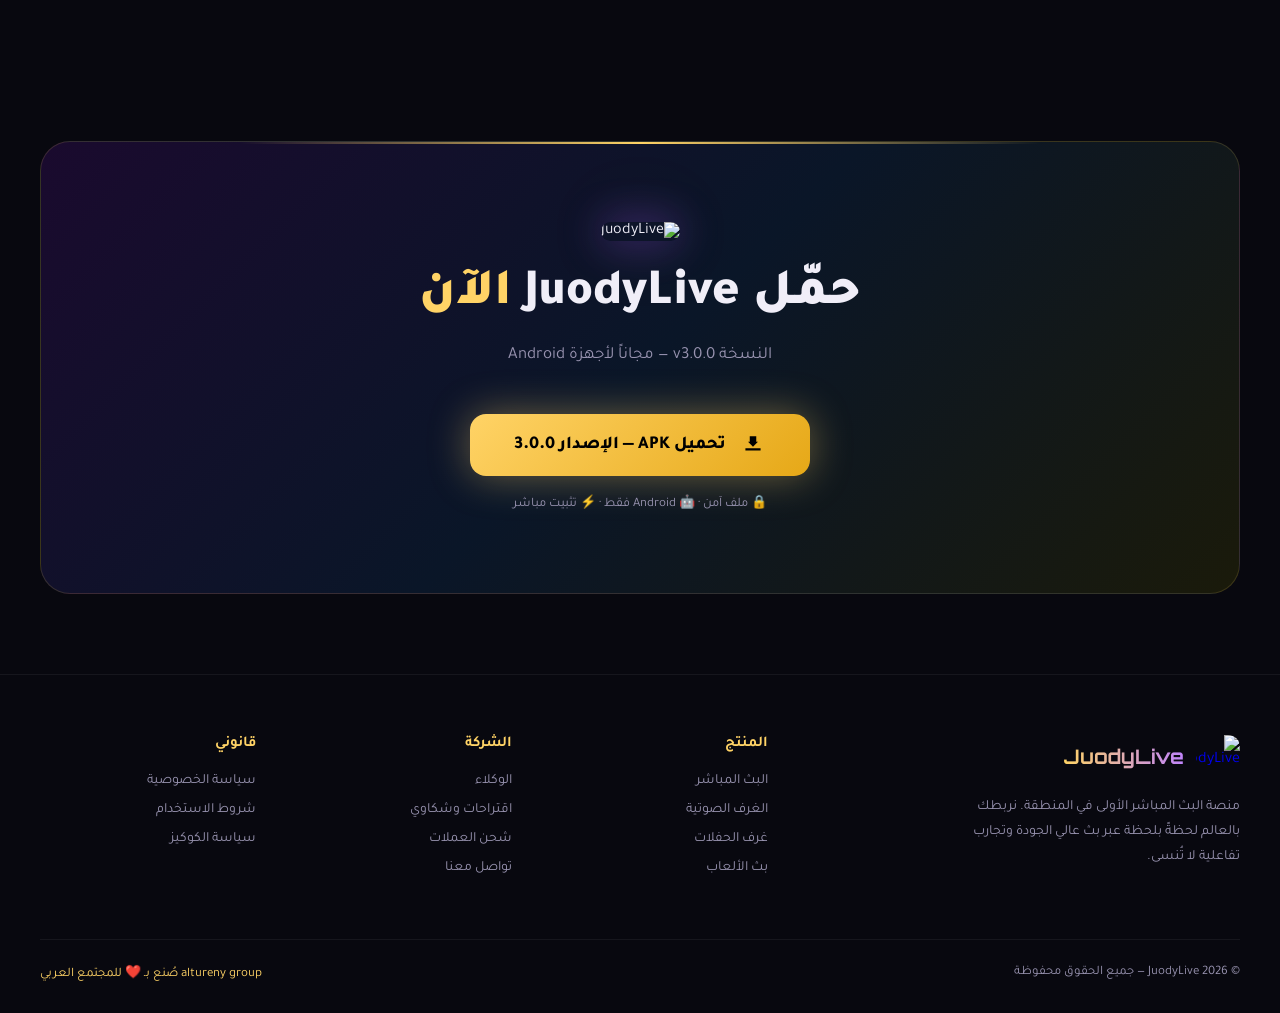
==== commit c43dd02a: "Revise Arabic text in index.html Updated text for better clarity and accuracy in Arabic." ====
--- a/index.html
+++ b/index.html
@@ -742,14 +742,14 @@
   <div class="hero-content">
     <div class="hero-badge">
       <span class="badge-dot"></span>
-      منصة البث المباشر رقم #١ في المنطقة
+      منصة البث المباشر رقم 1 في المنطقة
     </div>
     <h1>
       <span class="line-gold">بث مباشر</span><br>
       <span class="line-purple">بلا حدود</span>
     </h1>
     <p>
-      اكتشف عالماً من الترفيه الحي مع JuodyLive — منصتك الأولى للبث المباشر، الغرف الصوتية التفاعلية، حفلات موسيقية افتراضية، وبث الألعاب. انضم إلى ملايين المستخدمين الآن.
+      اكتشف عالماً من الترفيه الحي مع JuodyLive — منصتك الأولى للبث المباشر، الغرف الصوتية التفاعلية، حفلات موسيقية افتراضية، وبث الألعاب. صفحات تجارية تنشئها من بروفايلك الشخصي ، انضم الينا الآن.
     </p>
     <div class="hero-btns">
       <a href="recharge.html" class="btn-primary">💰 شحن العملات</a>
@@ -770,11 +770,11 @@
 <!-- STATS -->
 <div class="stats-section">
   <div class="stat-card reveal">
-    <div class="stat-number">+٥M</div>
+    <div class="stat-number">+٥M هدفنا</div>
     <div class="stat-label">مستخدم نشط</div>
   </div>
   <div class="stat-card reveal">
-    <div class="stat-number">+٢٠٠K</div>
+    <div class="stat-number">+٢٠٠K هدفنا </div>
     <div class="stat-label">بث مباشر يومياً</div>
   </div>
   <div class="stat-card reveal">
@@ -989,8 +989,8 @@
     </div>
   </div>
   <div class="footer-bottom">
-    <span>© ٢٠٢٤ JuodyLive — جميع الحقوق محفوظة</span>
-    <span style="color:var(--gold);">صُنع بـ ❤️ للمجتمع العربي</span>
+    <span>© 2026 JuodyLive — جميع الحقوق محفوظة</span>
+    <span style="color:var(--gold);"> altureny group صُنع بـ ❤️ للمجتمع العربي</span>
   </div>
 </footer>
 
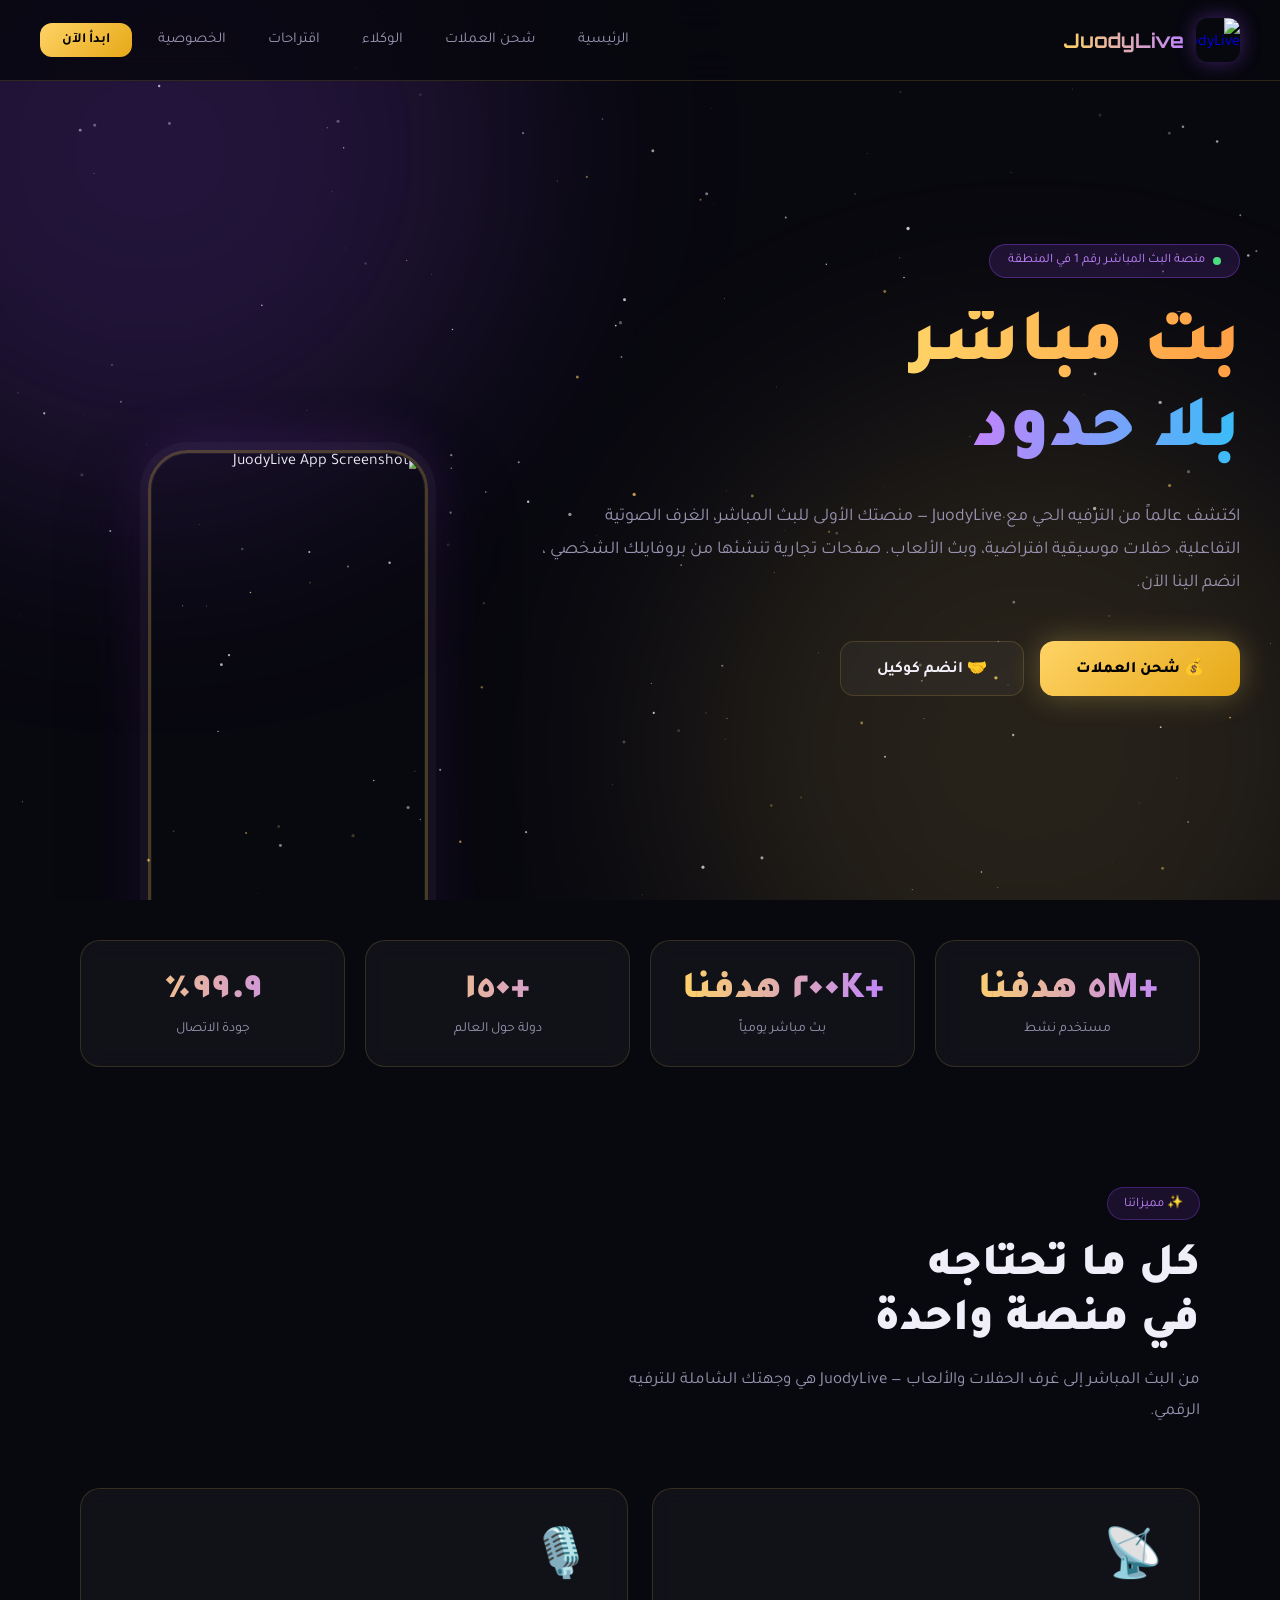
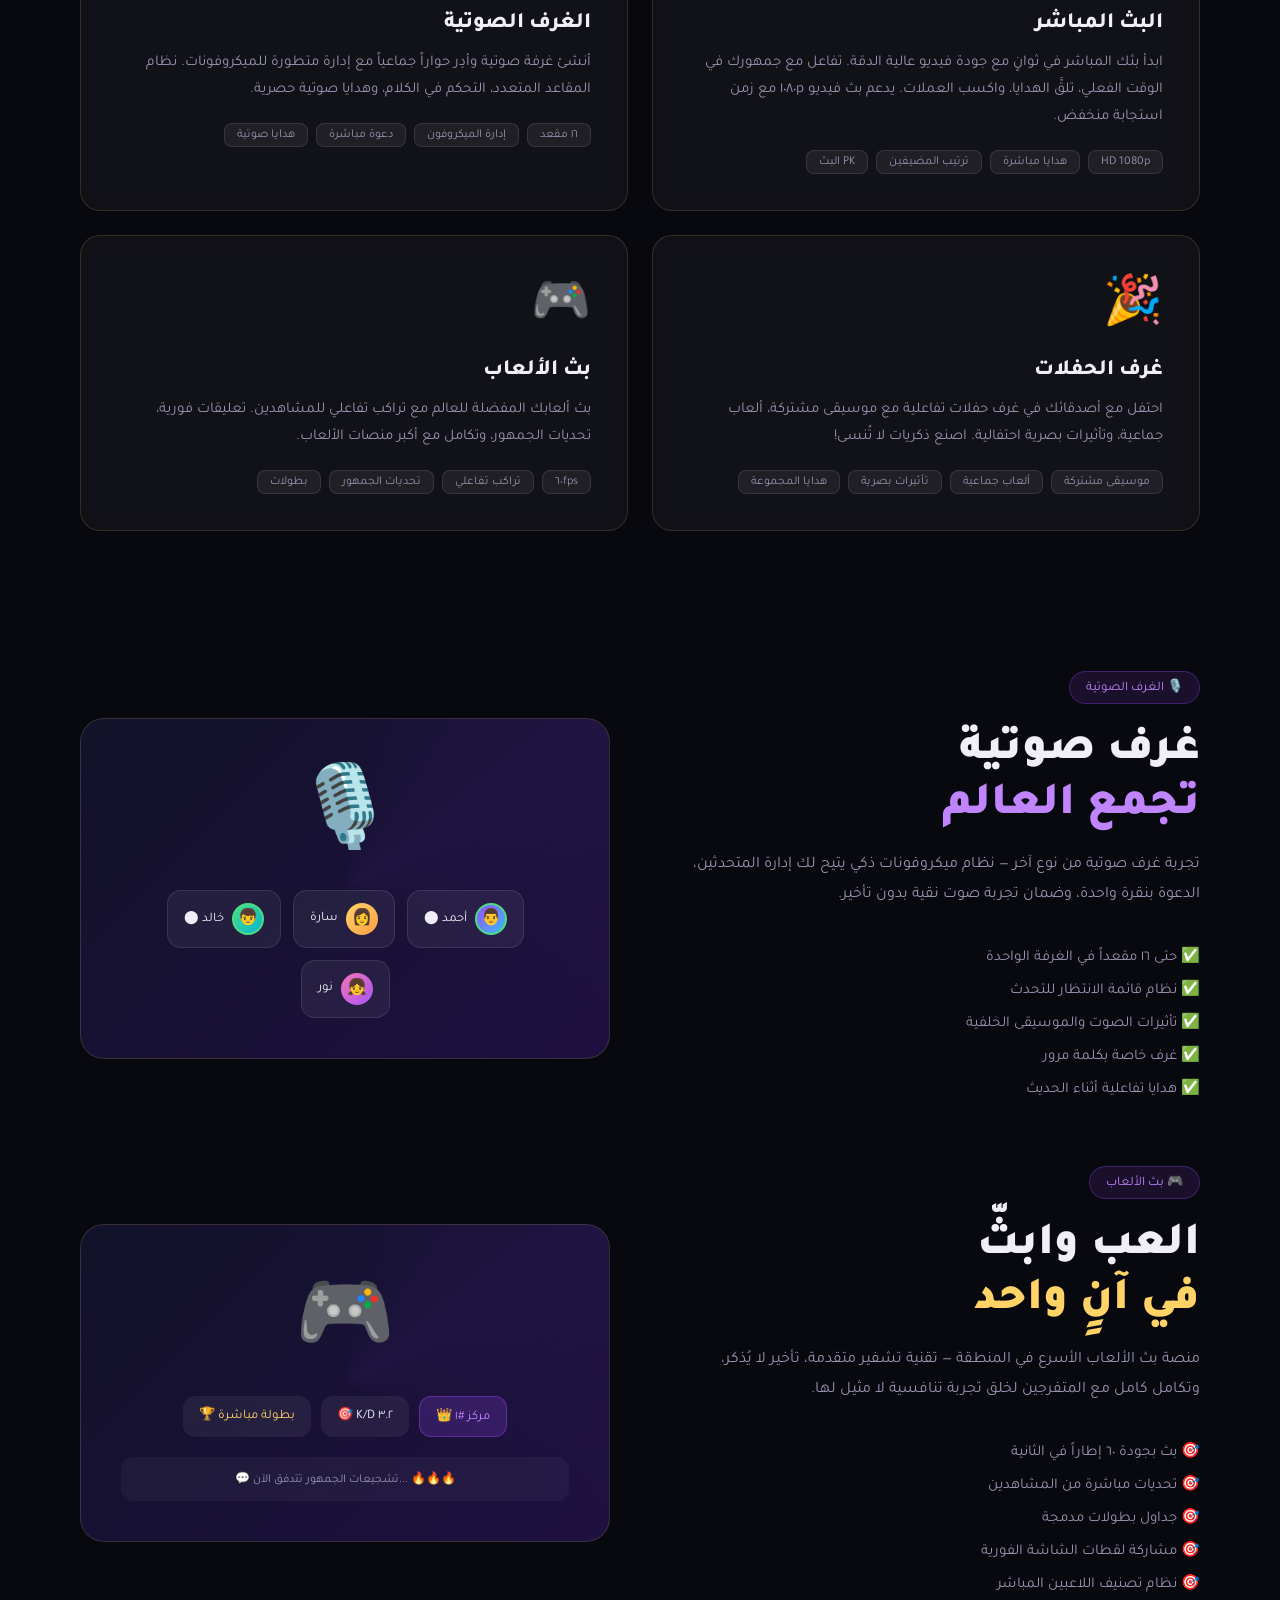
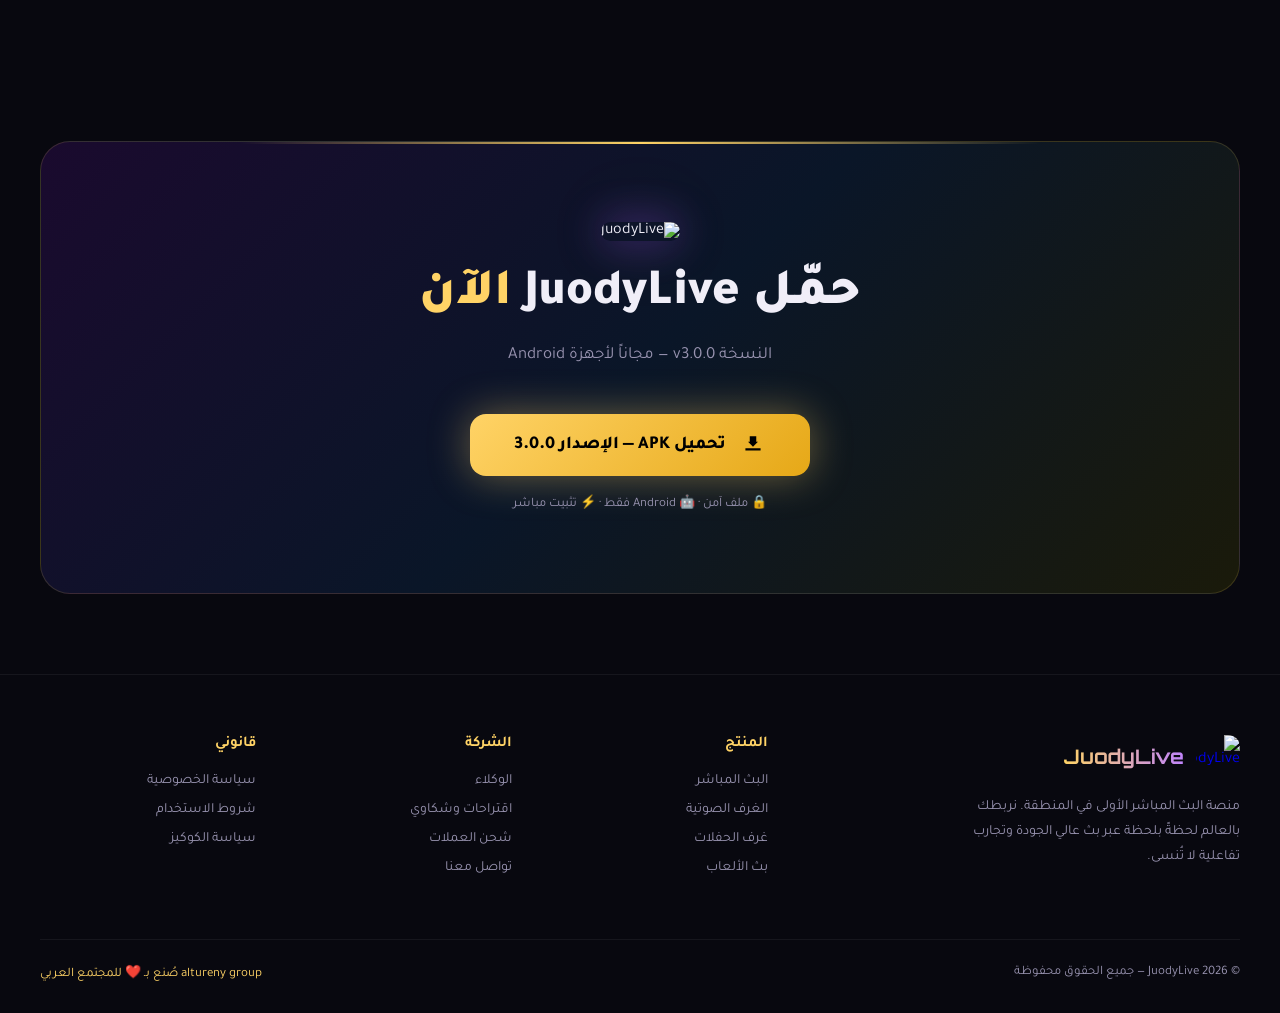
==== commit 9896cc2d: "Add Google AdSense meta tag to index.html Added Google AdSense account meta tag for monetization." ====
--- a/index.html
+++ b/index.html
@@ -1,6 +1,7 @@
 <!DOCTYPE html>
 <html lang="ar" dir="rtl">
 <head>
+  <meta name="google-adsense-account" content="ca-pub-5660393455301038">
   <meta charset="UTF-8" />
   <meta name="viewport" content="width=device-width, initial-scale=1.0" />
   <title>JuodyLive – منصة البث المباشر الأولى</title>
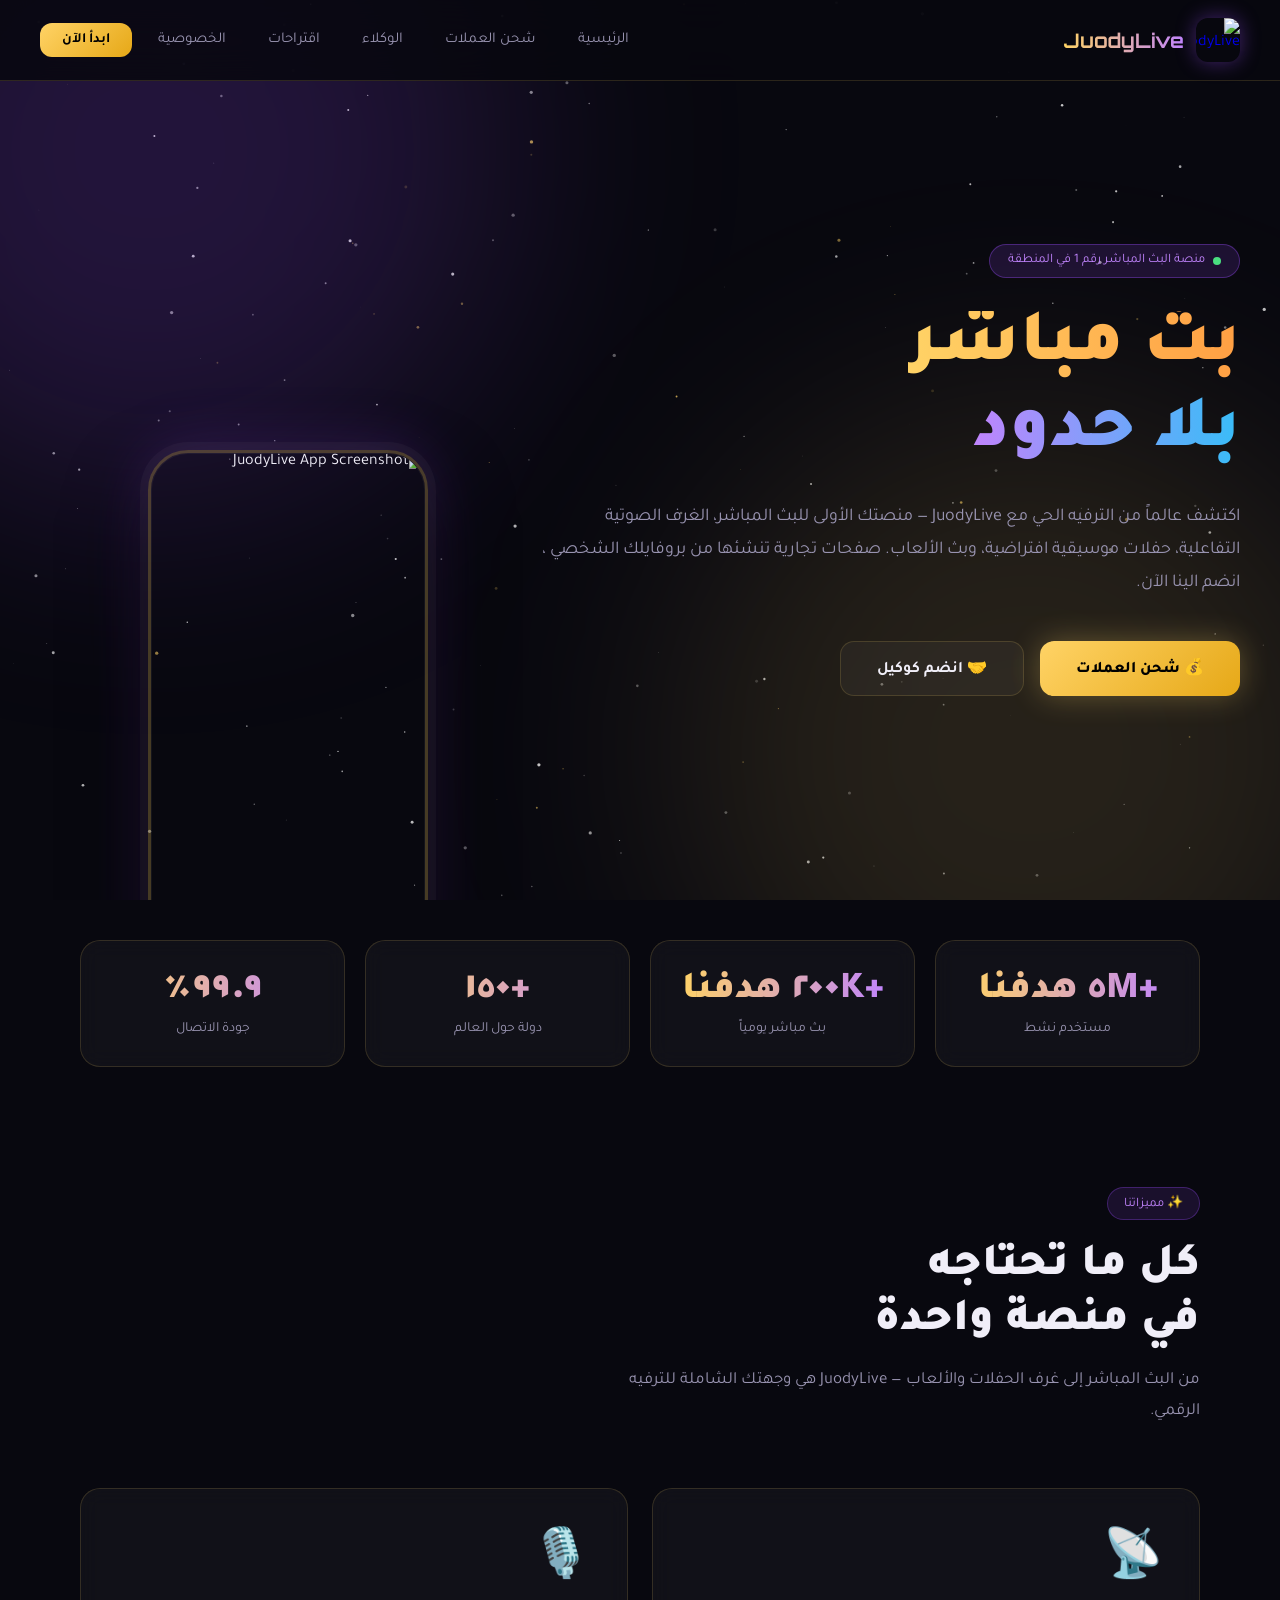
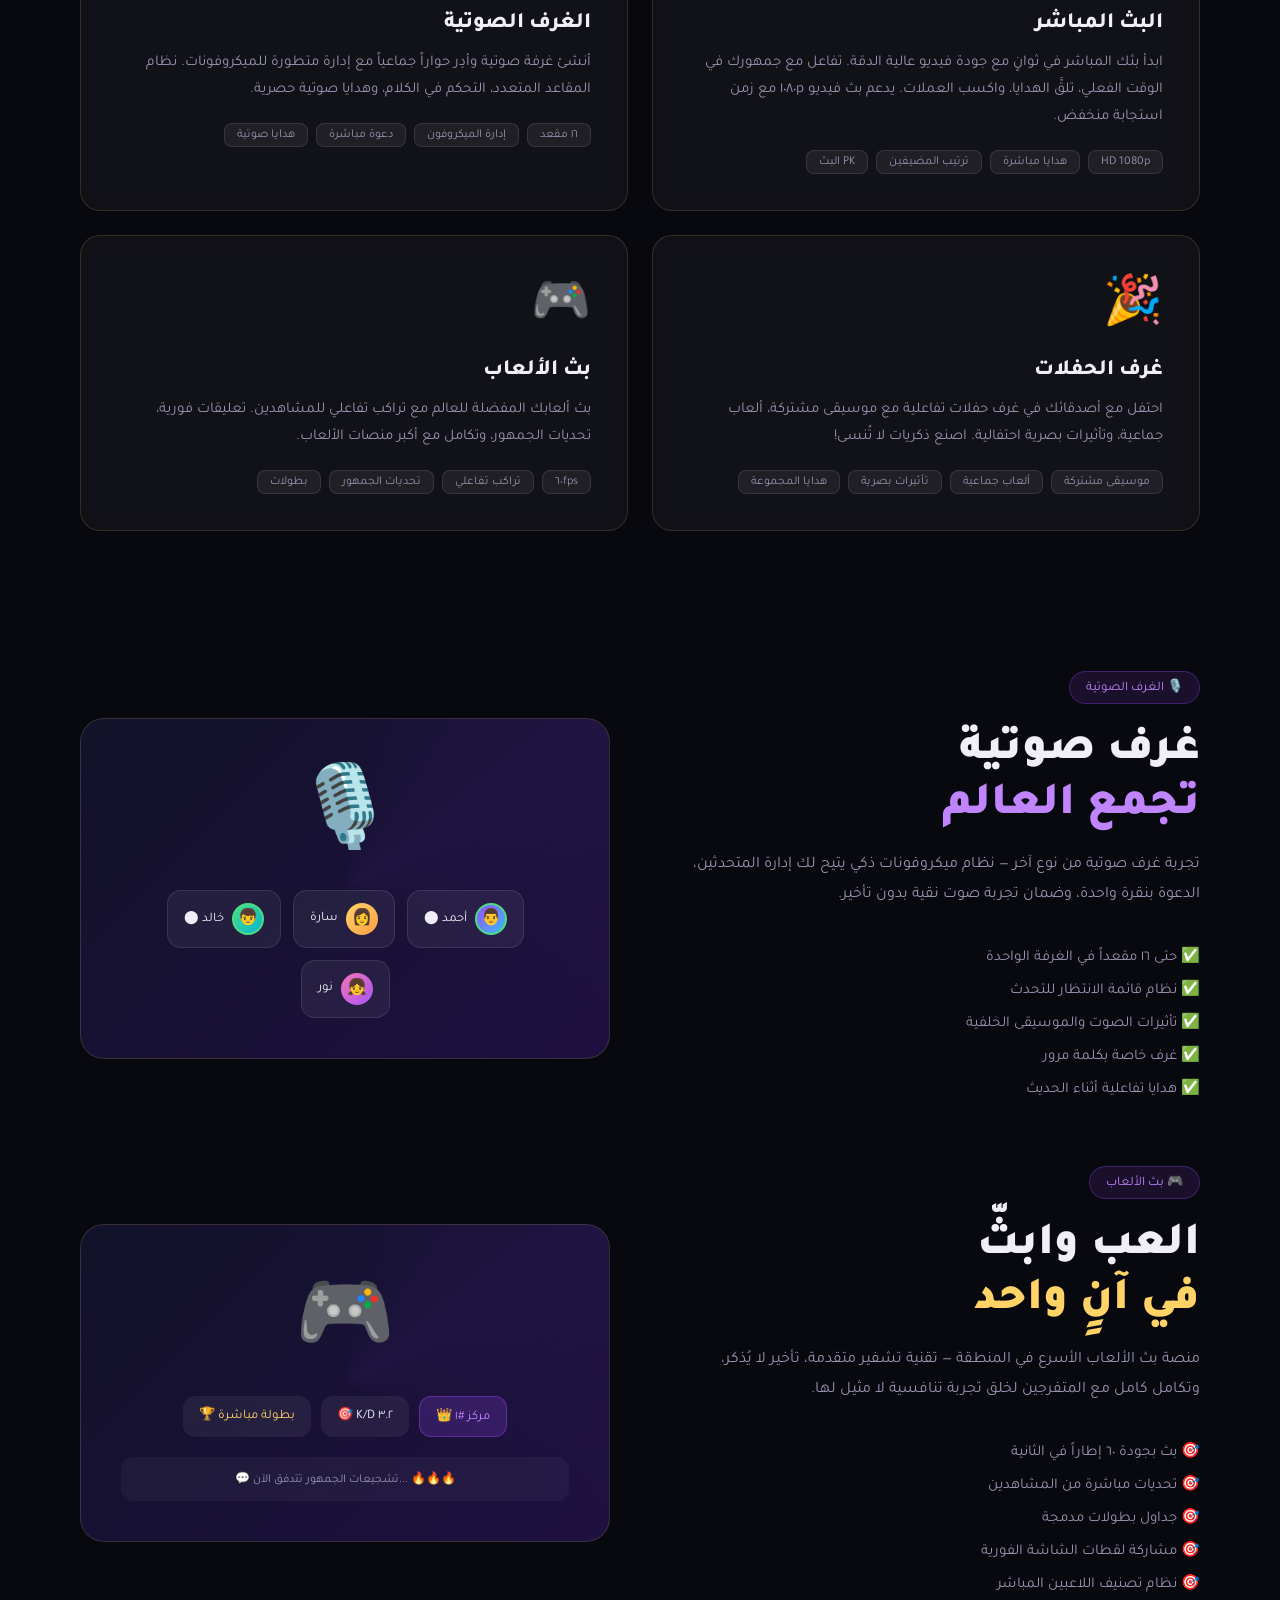
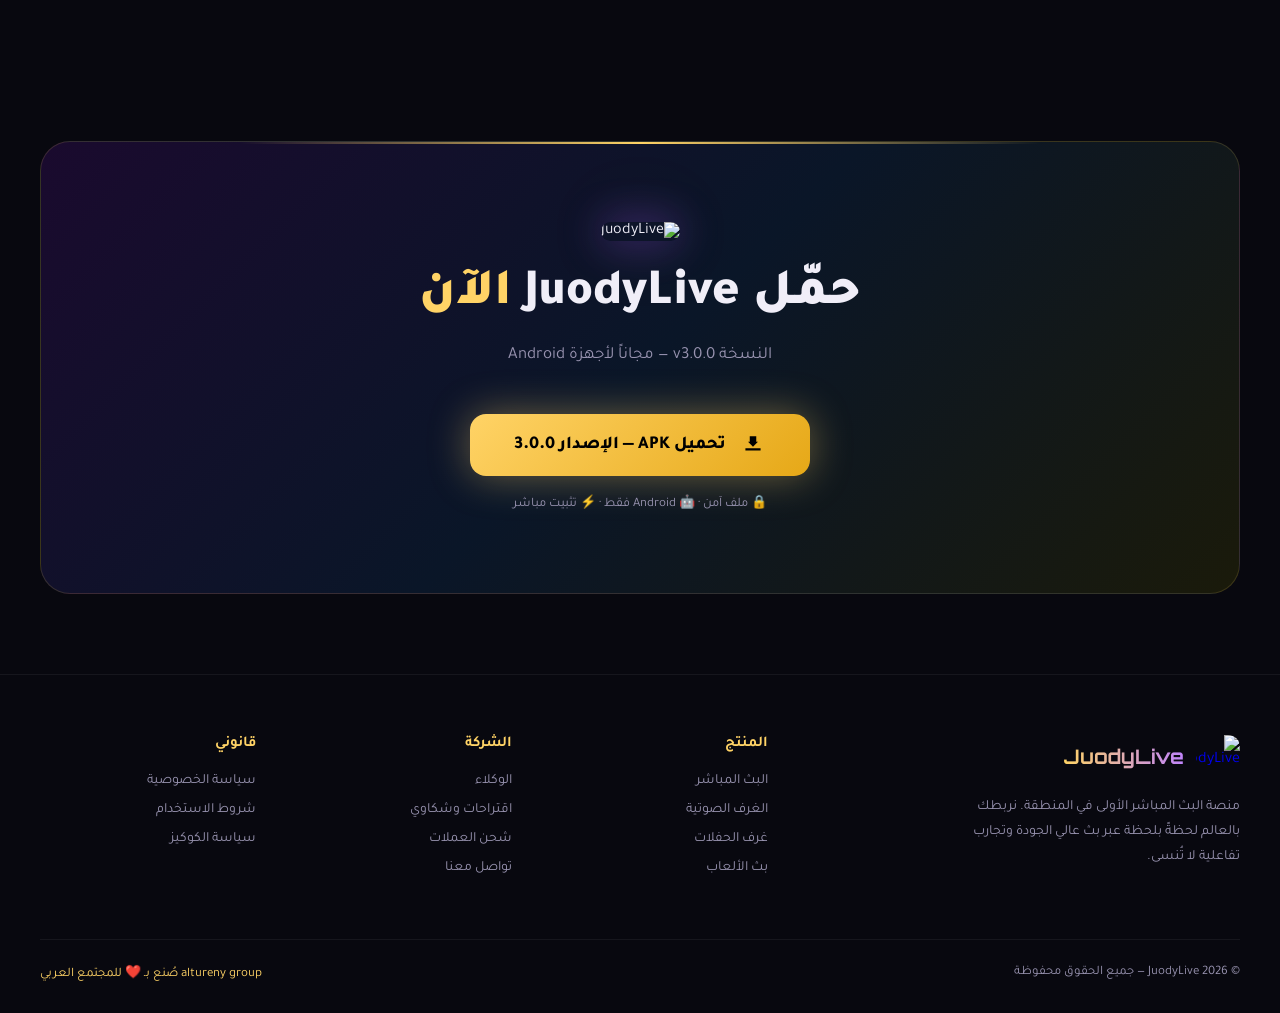
==== commit f3ef15bd: "Add Open Graph image meta tag Added Open Graph image meta tag for social sharing." ====
--- a/index.html
+++ b/index.html
@@ -6,6 +6,7 @@
   <meta name="viewport" content="width=device-width, initial-scale=1.0" />
   <title>JuodyLive – منصة البث المباشر الأولى</title>
   <meta name="description" content="JuodyLive منصة البث المباشر الأولى – بث حي، غرف صوتية، غرف حفلات، بث الألعاب" />
+  <meta property="og:image" content="https://raw.githubusercontent.com/juodylive/juodylive-download/main/logo.png">
   <link rel="preconnect" href="https://fonts.googleapis.com" />
   <link rel="preconnect" href="https://fonts.gstatic.com" crossorigin />
   <link href="https://fonts.googleapis.com/css2?family=Tajawal:wght@300;400;500;700;800;900&family=Orbitron:wght@400;700;900&display=swap" rel="stylesheet" />
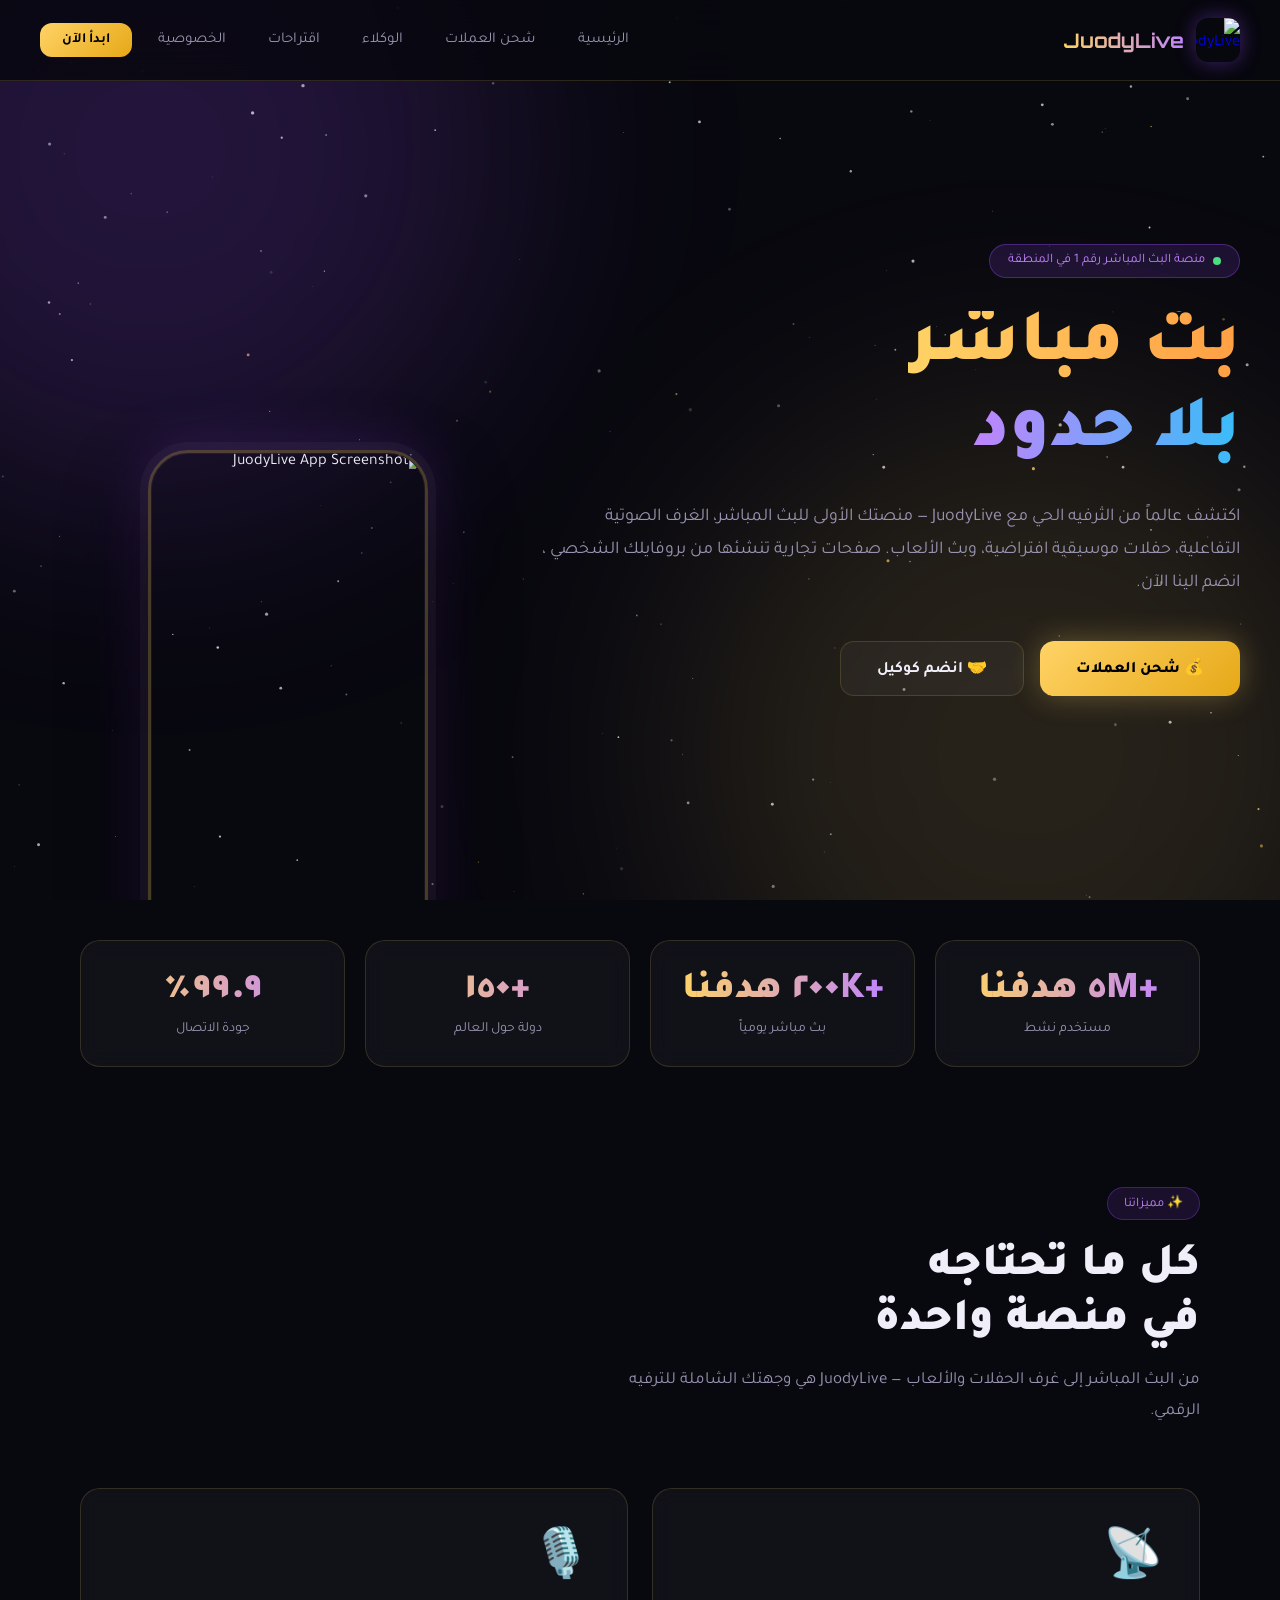
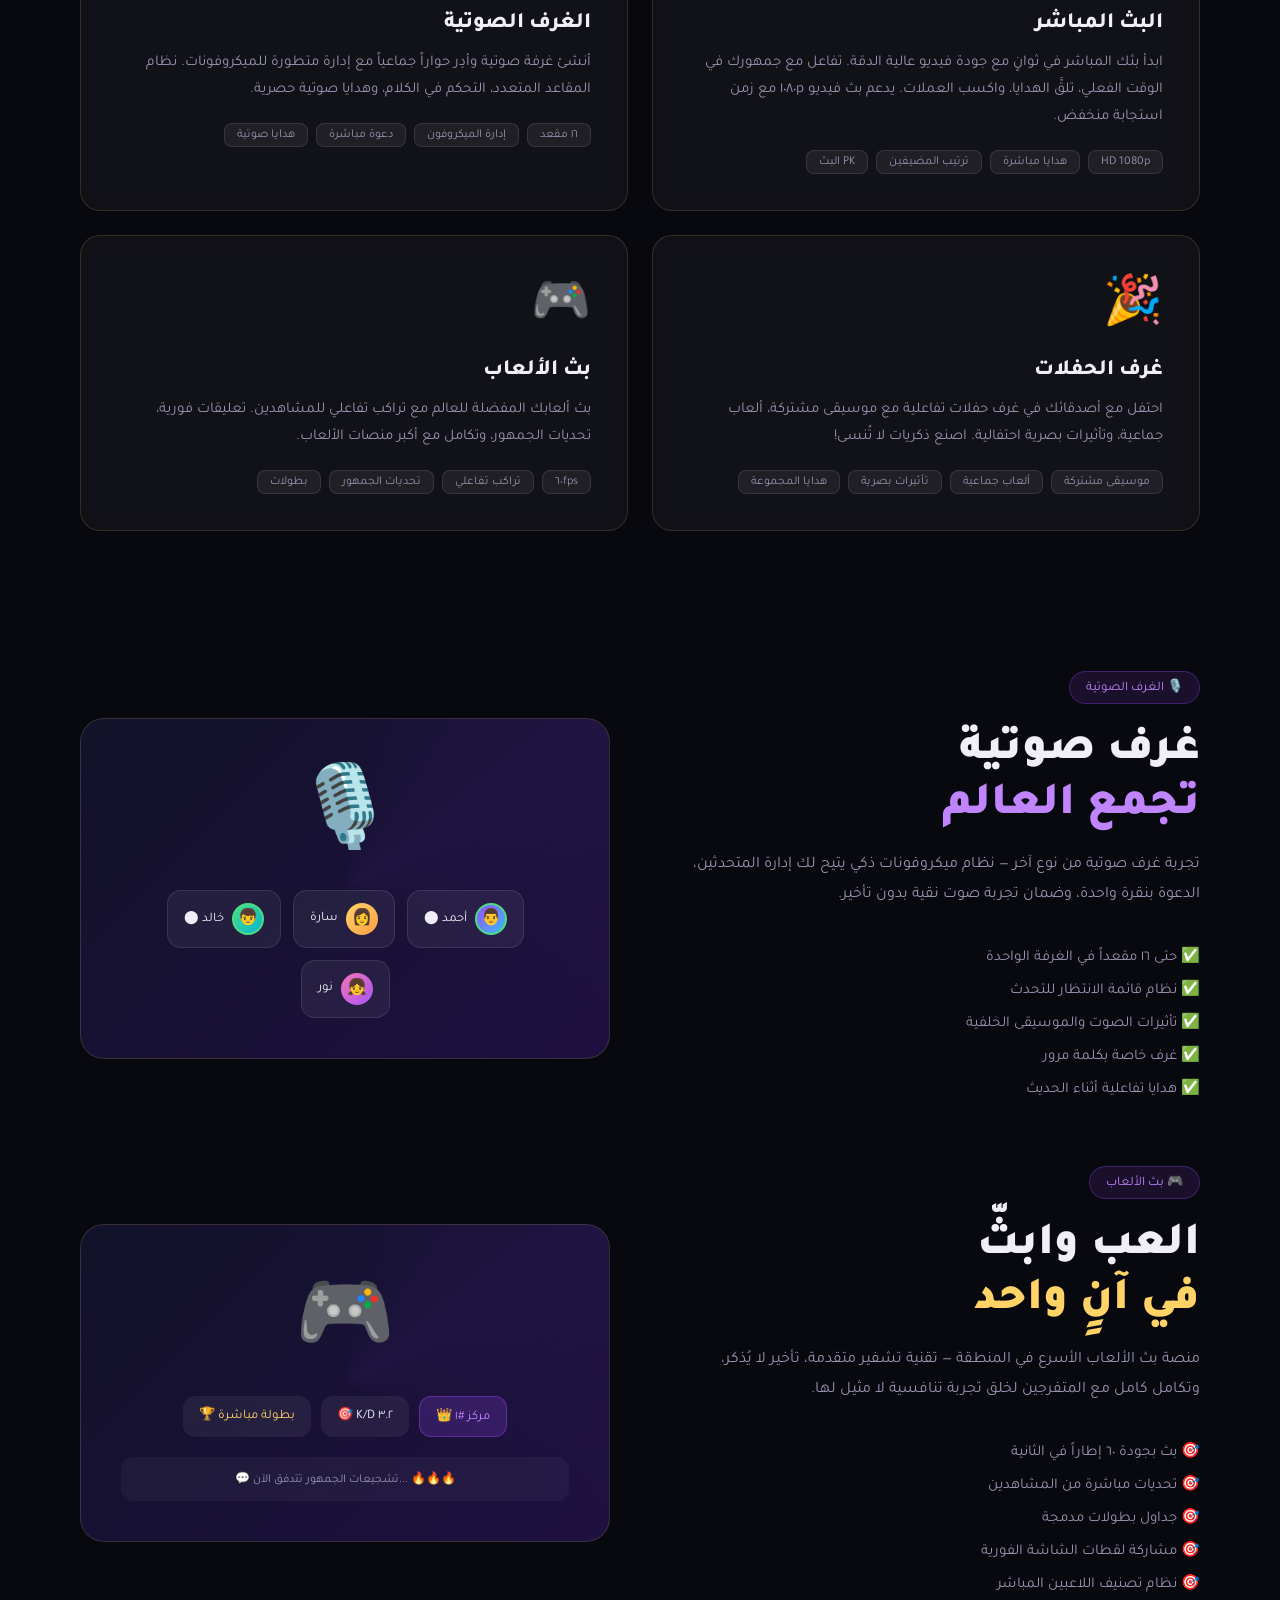
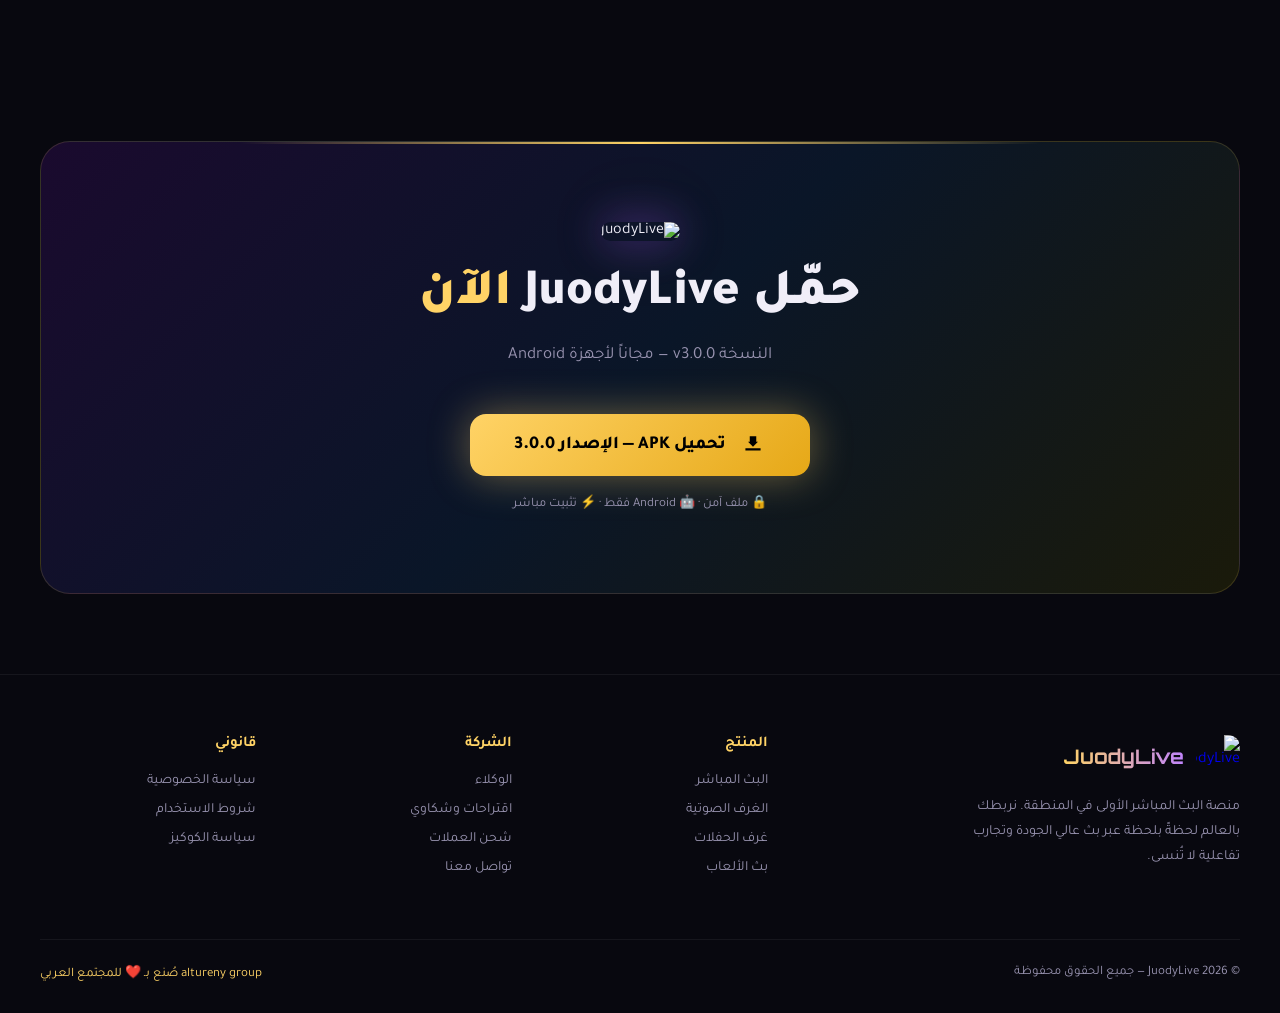
==== commit fb534c5e: "Add favicon link to index.html" ====
--- a/index.html
+++ b/index.html
@@ -5,6 +5,7 @@
   <meta charset="UTF-8" />
   <meta name="viewport" content="width=device-width, initial-scale=1.0" />
   <title>JuodyLive – منصة البث المباشر الأولى</title>
+  <link rel="icon" type="image/png" href="favicon.png">
   <meta name="description" content="JuodyLive منصة البث المباشر الأولى – بث حي، غرف صوتية، غرف حفلات، بث الألعاب" />
   <meta property="og:image" content="https://raw.githubusercontent.com/juodylive/juodylive-download/main/logo.png">
   <link rel="preconnect" href="https://fonts.googleapis.com" />
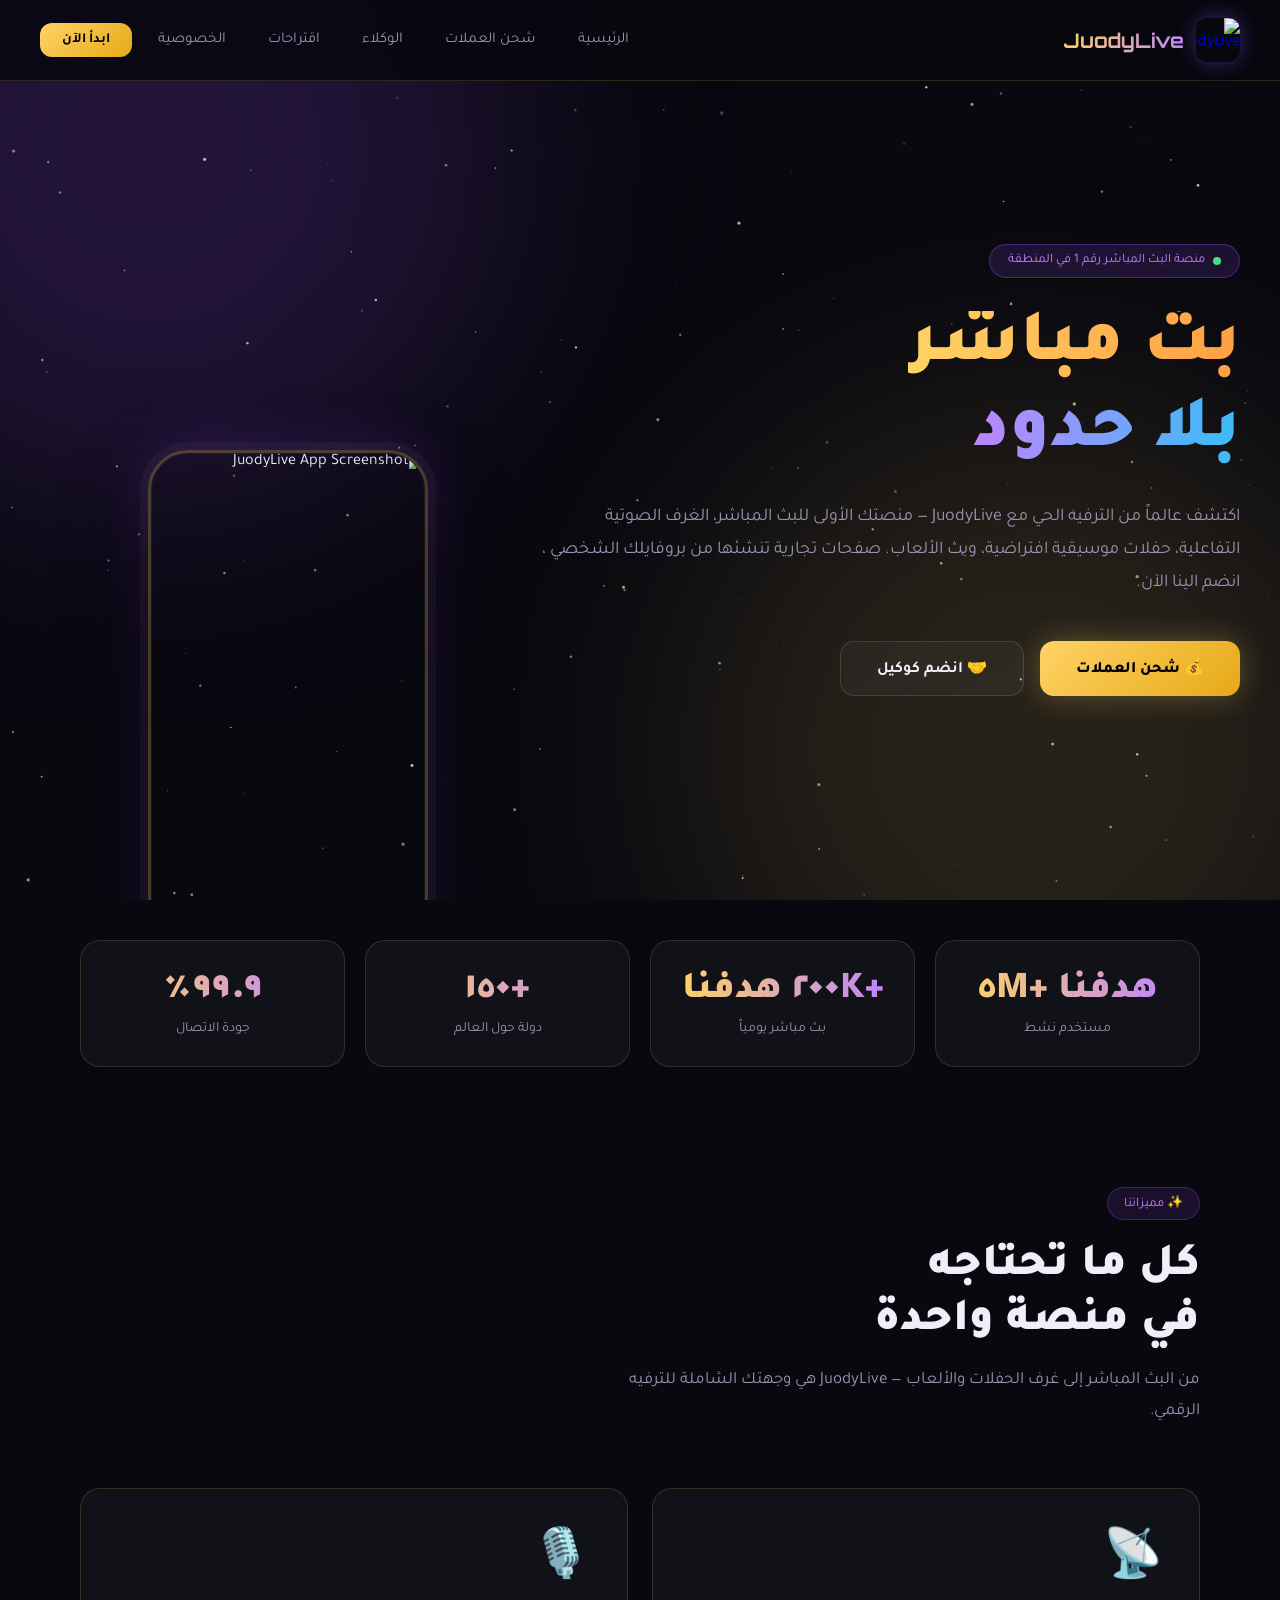
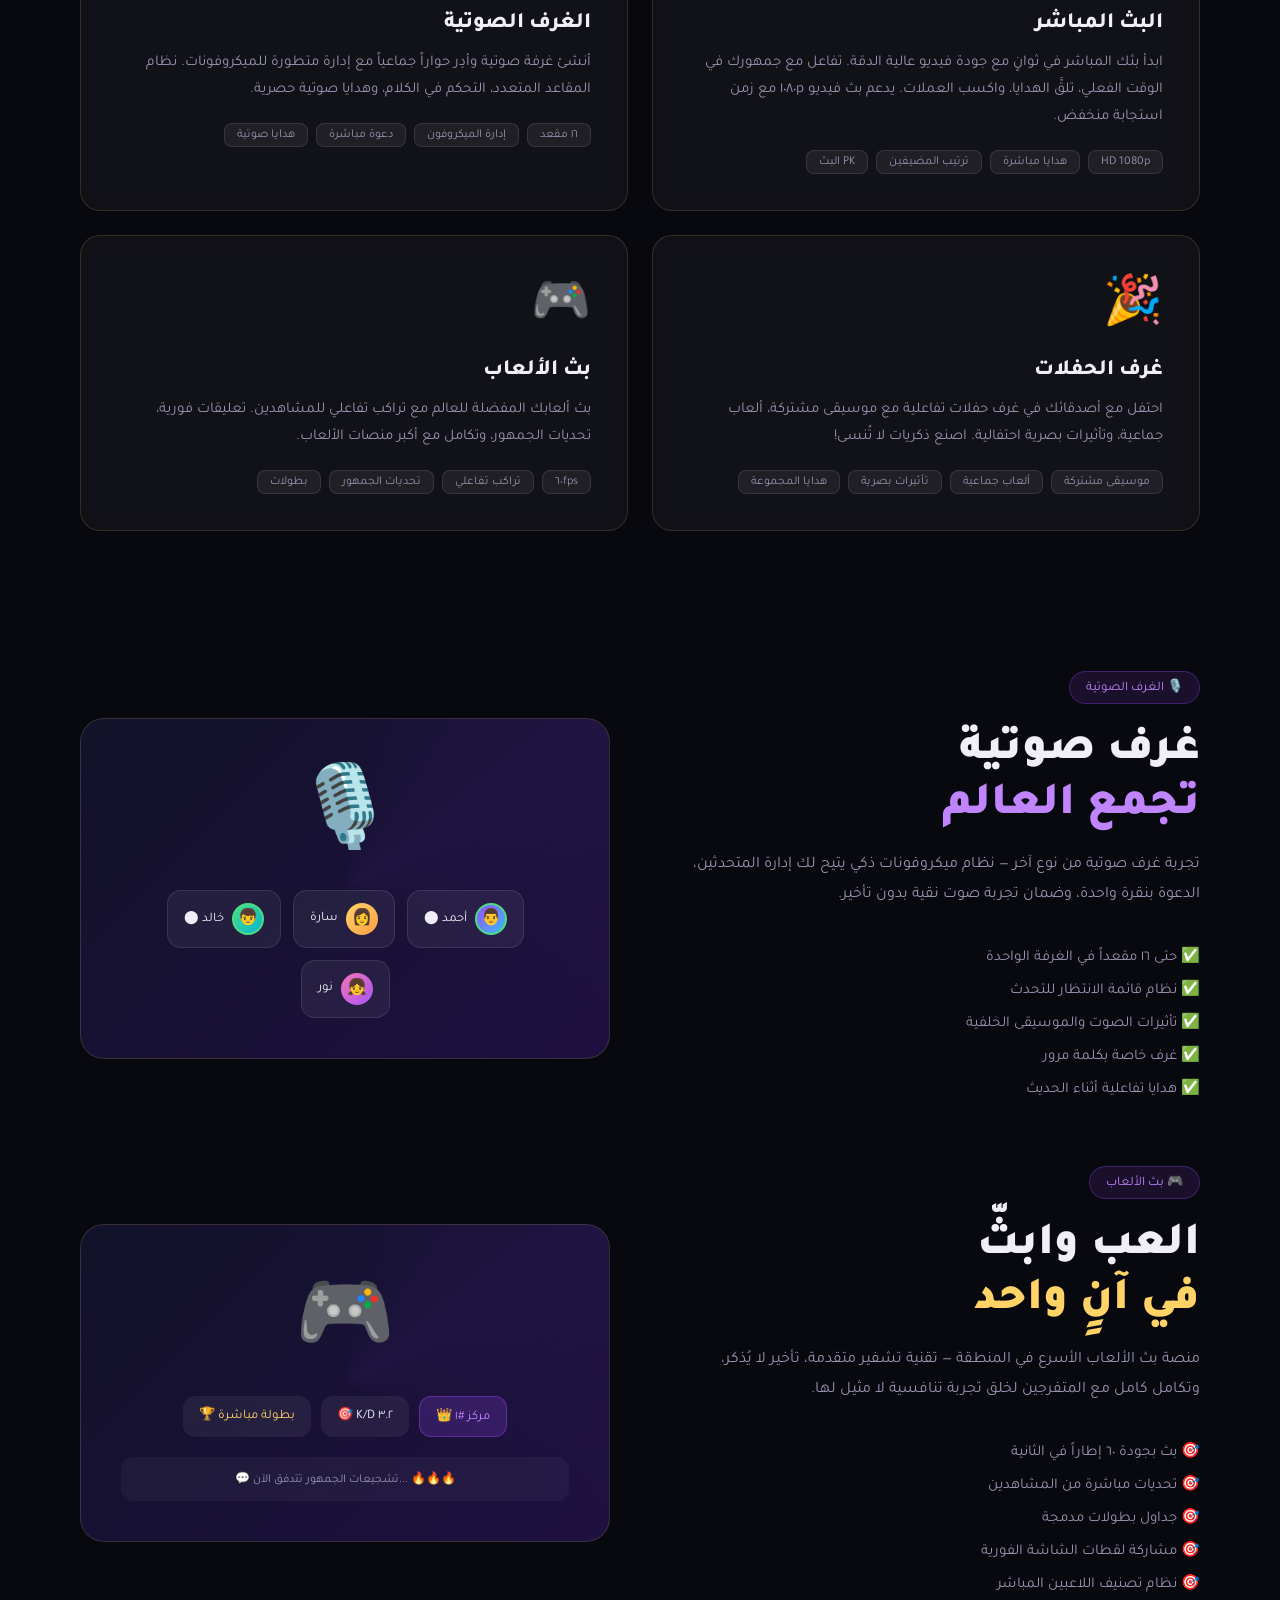
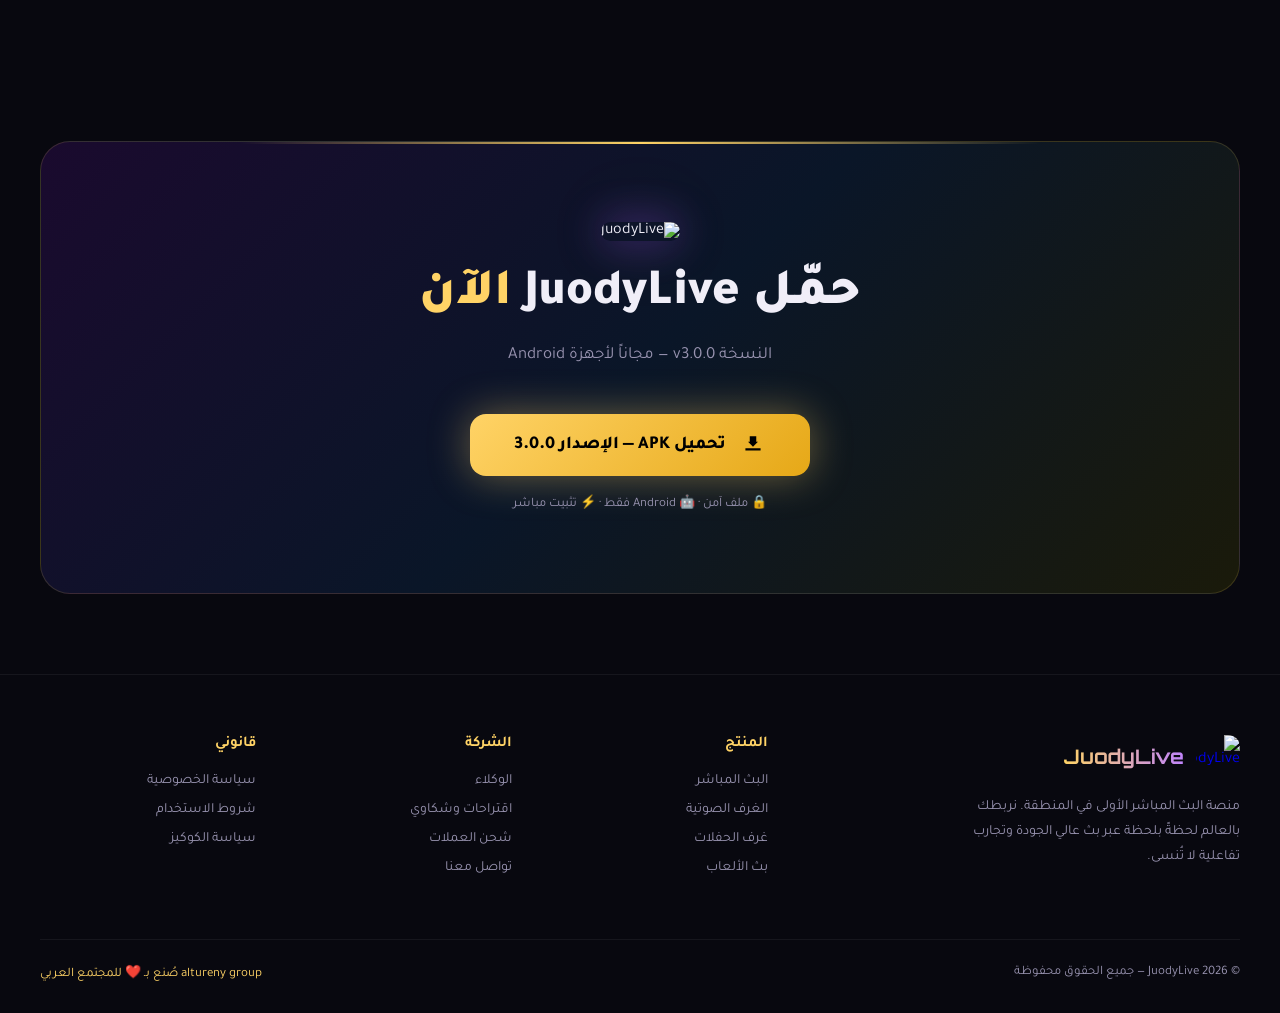
==== commit ecb6ff30: "Fix Arabic text formatting in stats section" ====
--- a/index.html
+++ b/index.html
@@ -773,7 +773,7 @@
 <!-- STATS -->
 <div class="stats-section">
   <div class="stat-card reveal">
-    <div class="stat-number">+٥M هدفنا</div>
+    <div class="stat-number">هدفنا +٥M</div>
     <div class="stat-label">مستخدم نشط</div>
   </div>
   <div class="stat-card reveal">
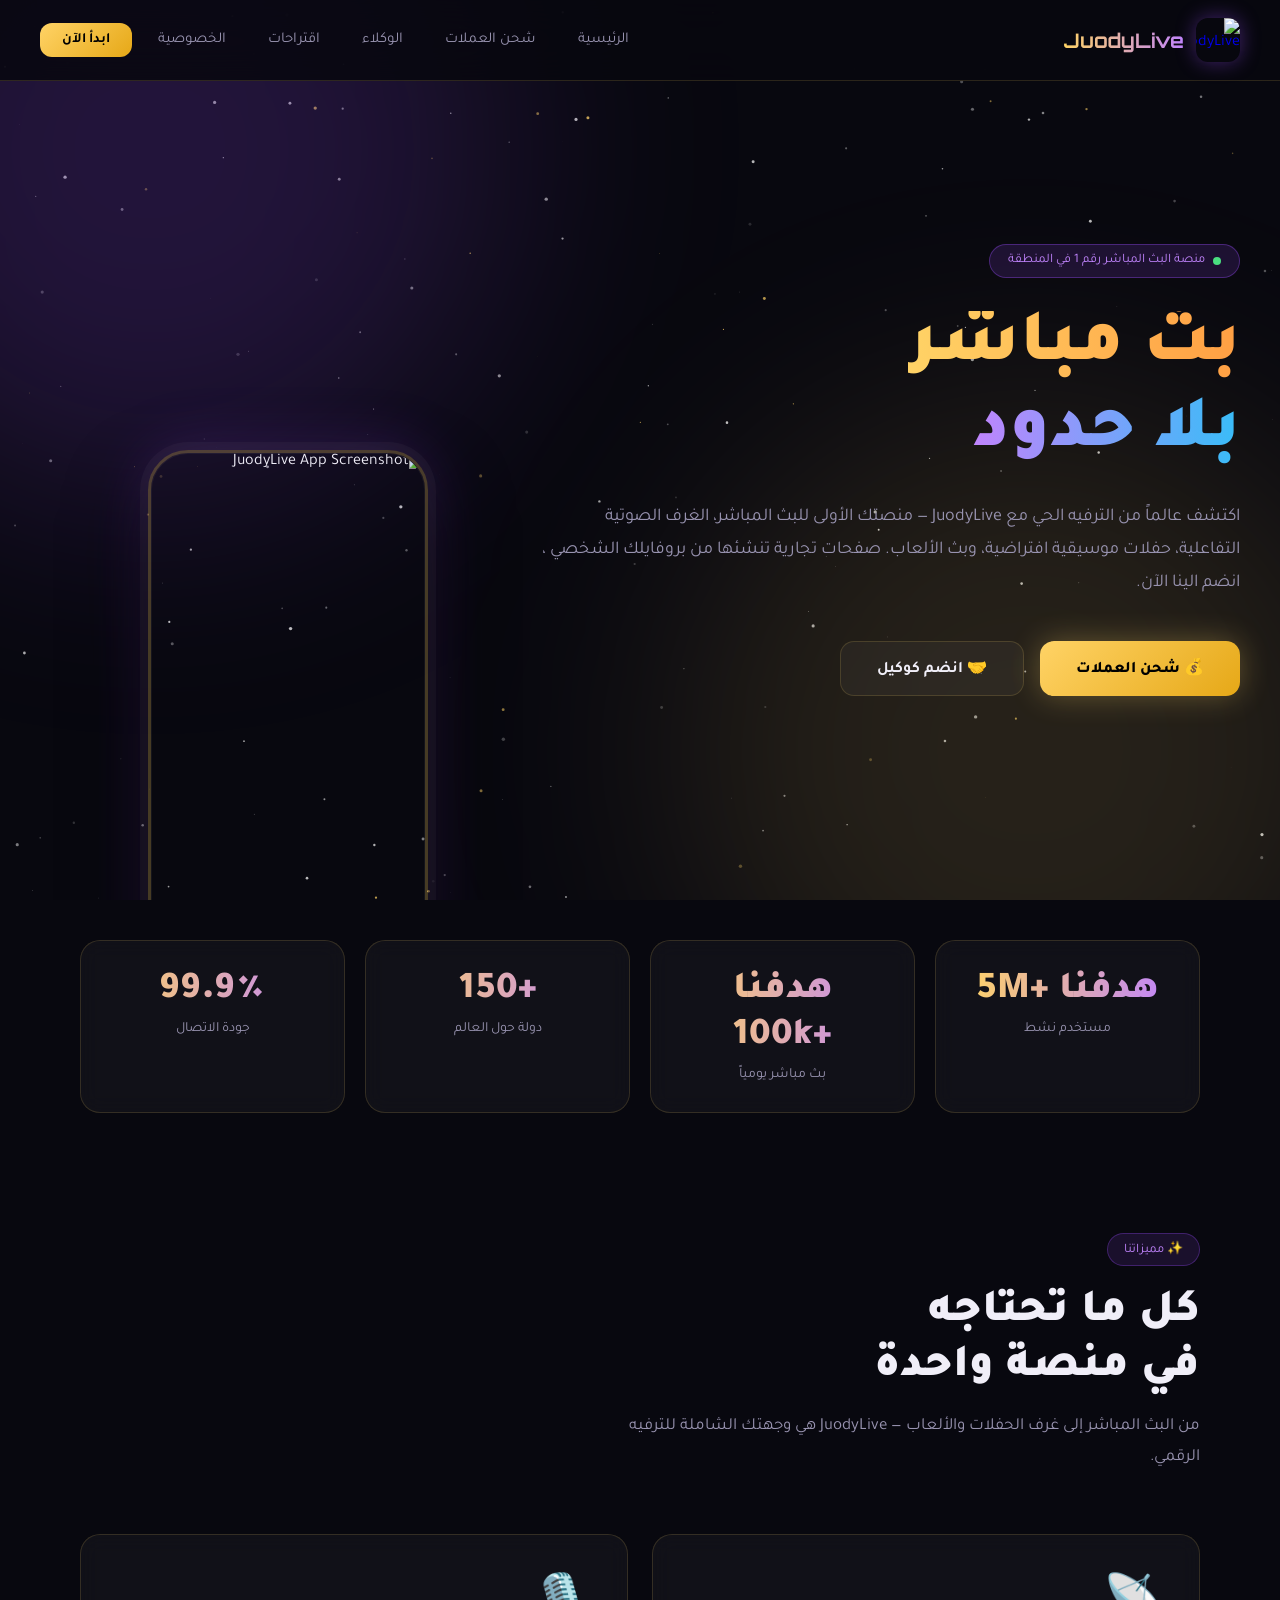
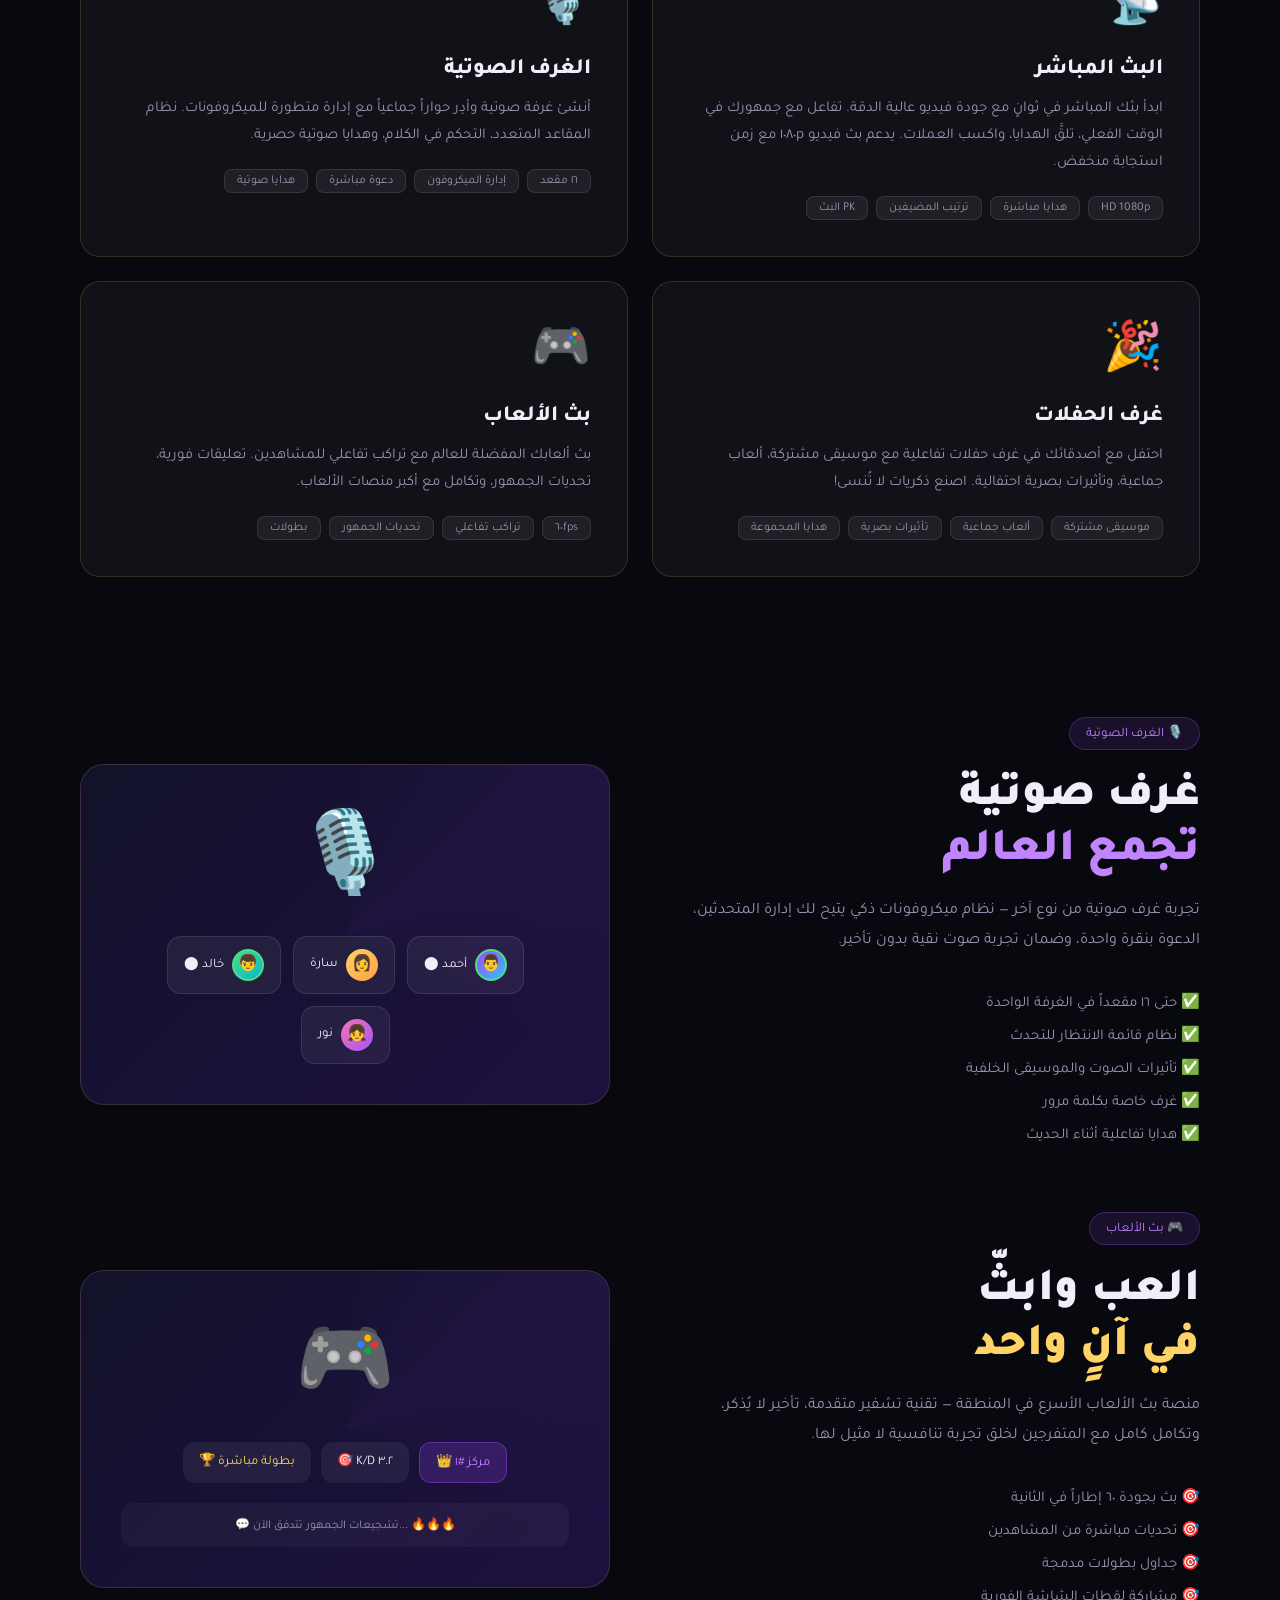
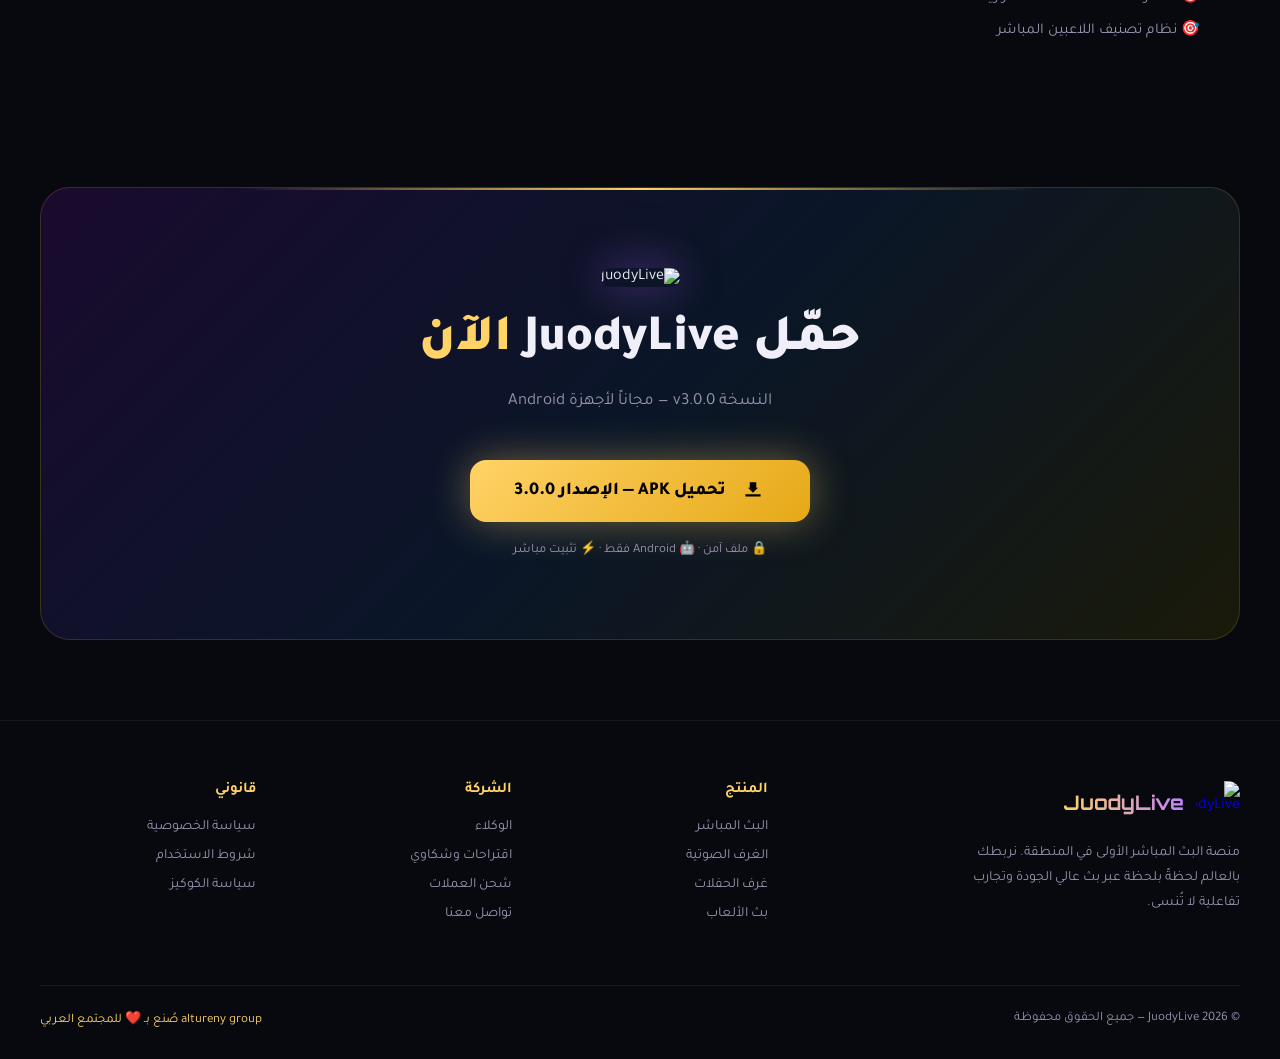
==== commit 03d7509f: "Update statistics numbers in index.html" ====
--- a/index.html
+++ b/index.html
@@ -773,19 +773,19 @@
 <!-- STATS -->
 <div class="stats-section">
   <div class="stat-card reveal">
-    <div class="stat-number">هدفنا +٥M</div>
+    <div class="stat-number">هدفنا +5M</div>
     <div class="stat-label">مستخدم نشط</div>
   </div>
   <div class="stat-card reveal">
-    <div class="stat-number">+٢٠٠K هدفنا </div>
+    <div class="stat-number">هدفنا +100k </div>
     <div class="stat-label">بث مباشر يومياً</div>
   </div>
   <div class="stat-card reveal">
-    <div class="stat-number">+١٥٠</div>
+    <div class="stat-number">+150</div>
     <div class="stat-label">دولة حول العالم</div>
   </div>
   <div class="stat-card reveal">
-    <div class="stat-number">٩٩.٩٪</div>
+    <div class="stat-number">99.9٪</div>
     <div class="stat-label">جودة الاتصال</div>
   </div>
 </div>
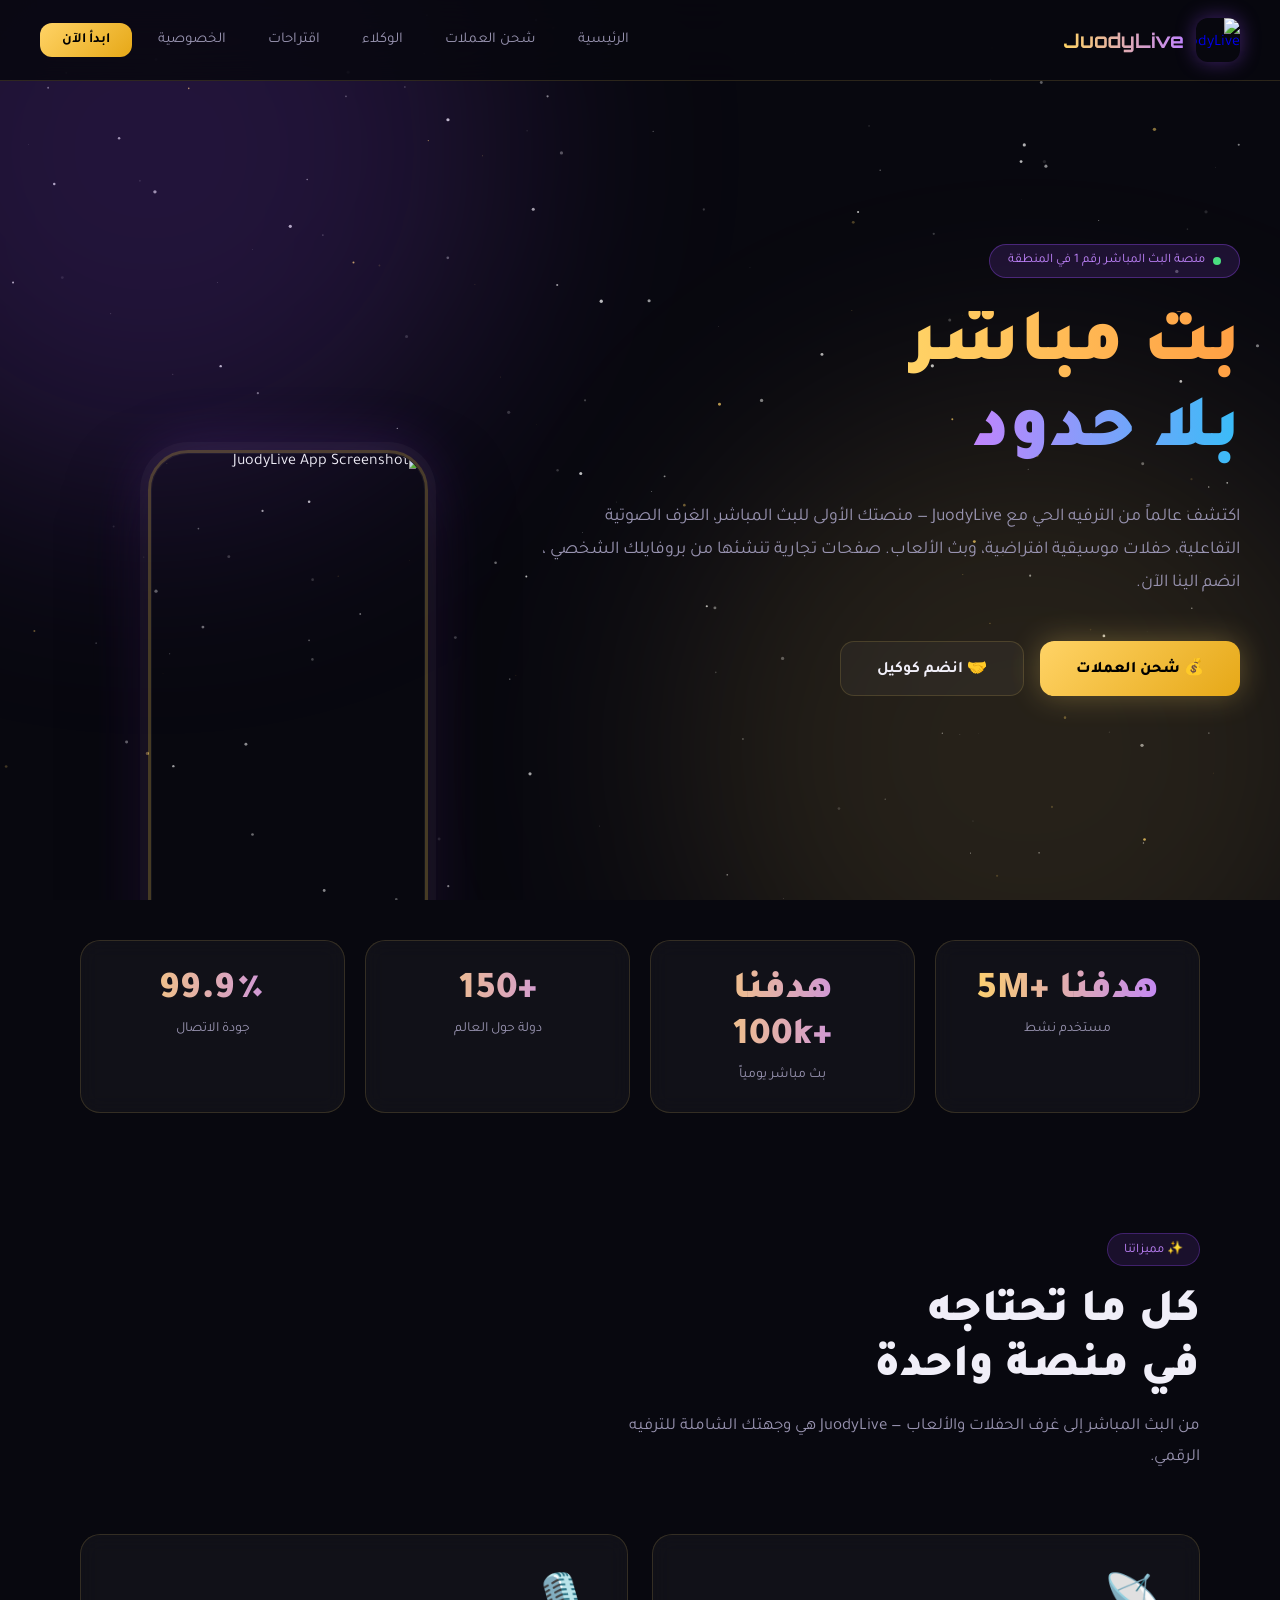
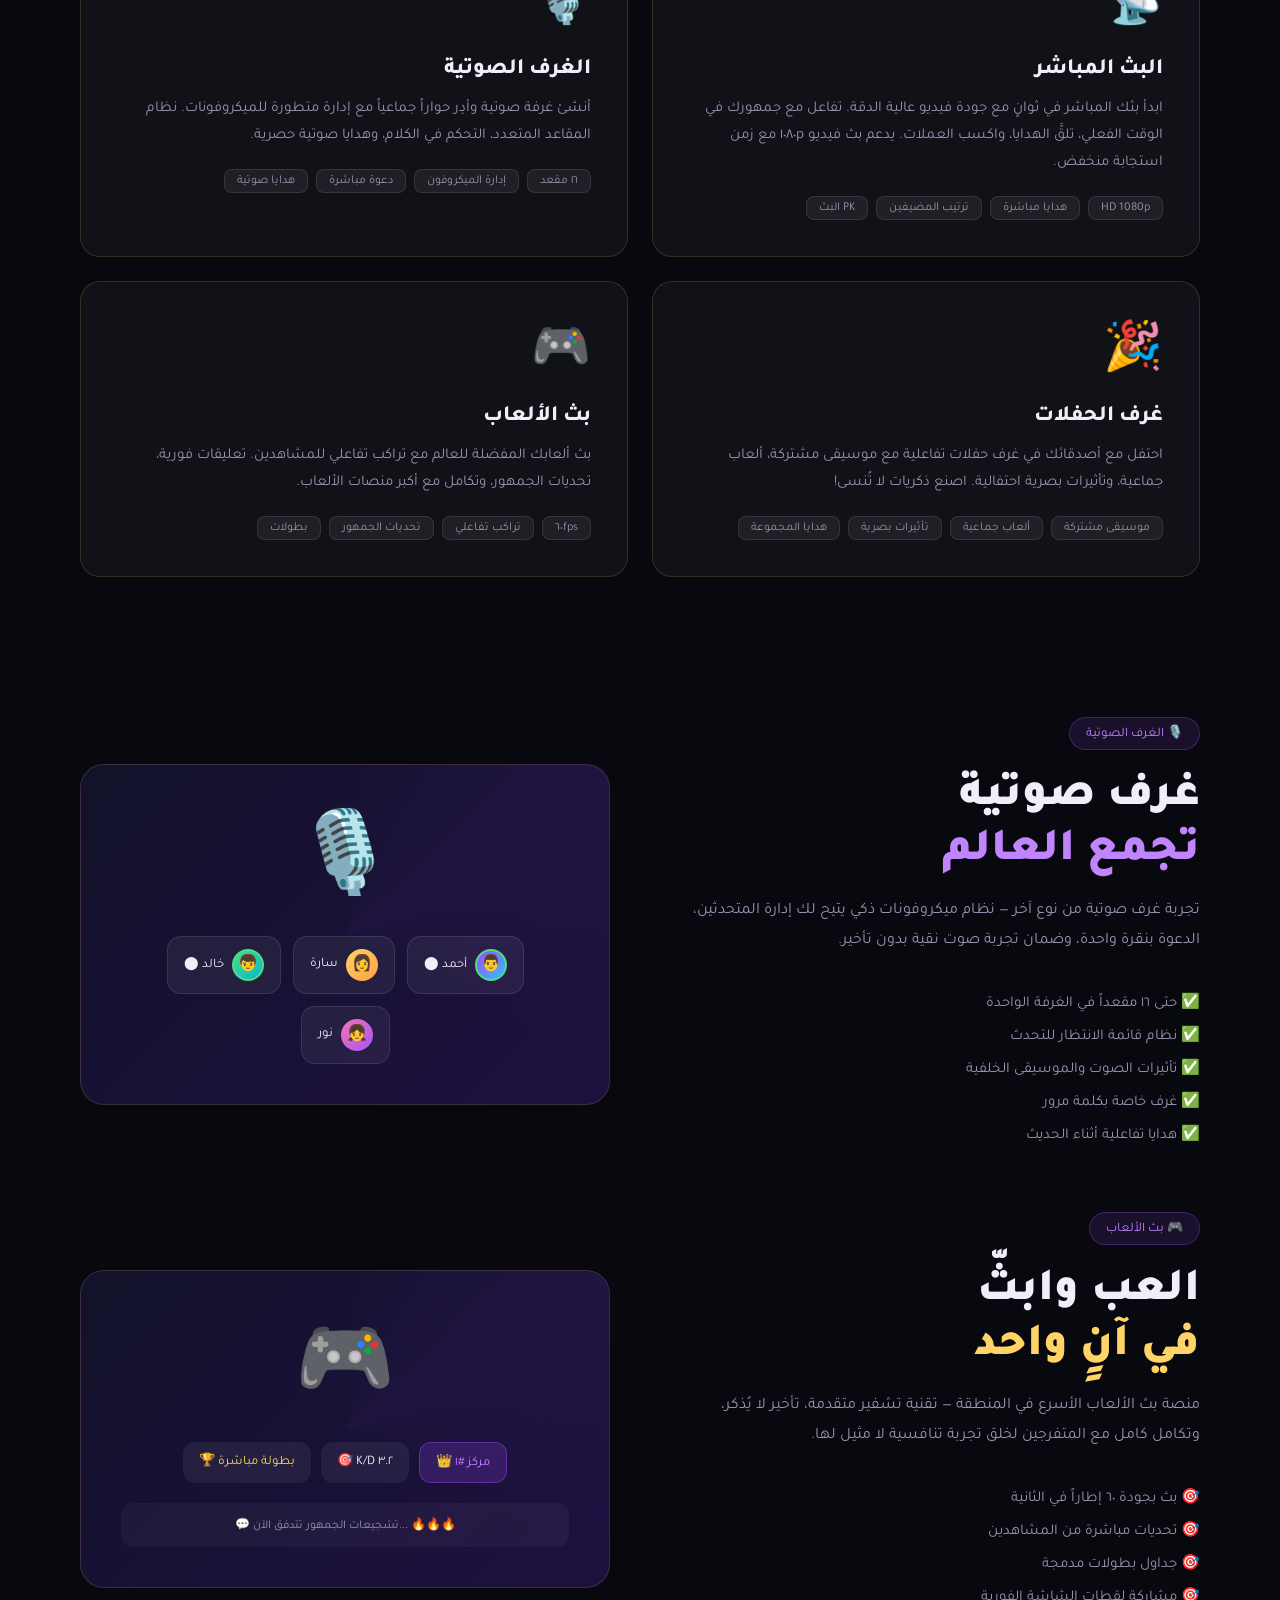
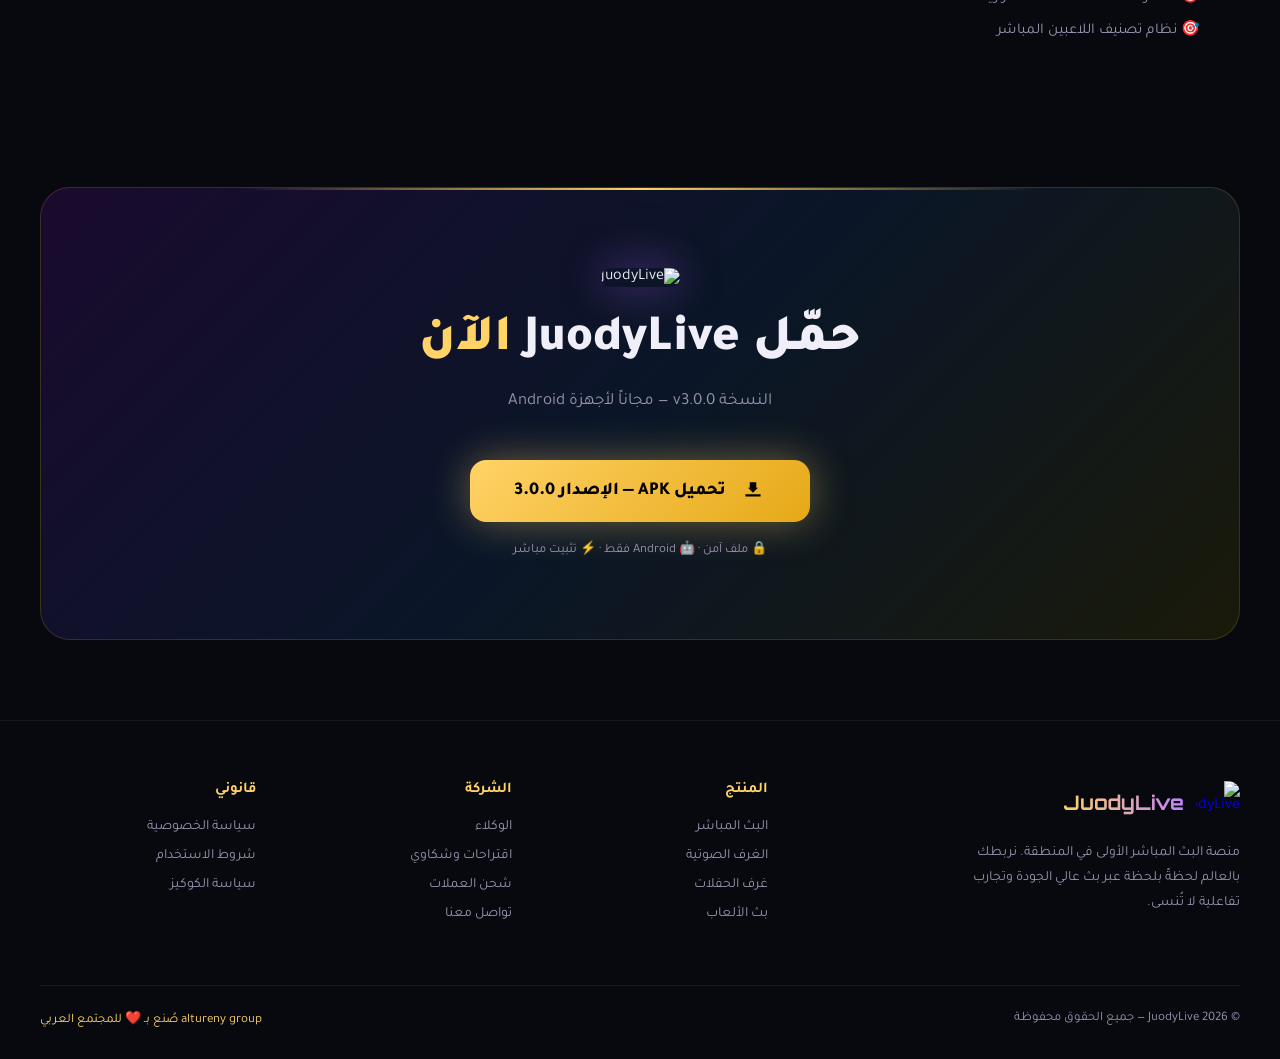
==== commit 8f56b785: "Update contact link in footer to point to contact.html" ====
--- a/index.html
+++ b/index.html
@@ -982,7 +982,7 @@
       <a href="agents.html">الوكلاء</a>
       <a href="feedback.html">اقتراحات وشكاوي</a>
       <a href="recharge.html">شحن العملات</a>
-      <a href="#">تواصل معنا</a>
+      <a href="contact.html">تواصل معنا</a>
     </div>
     <div class="footer-col">
       <h4>قانوني</h4>
